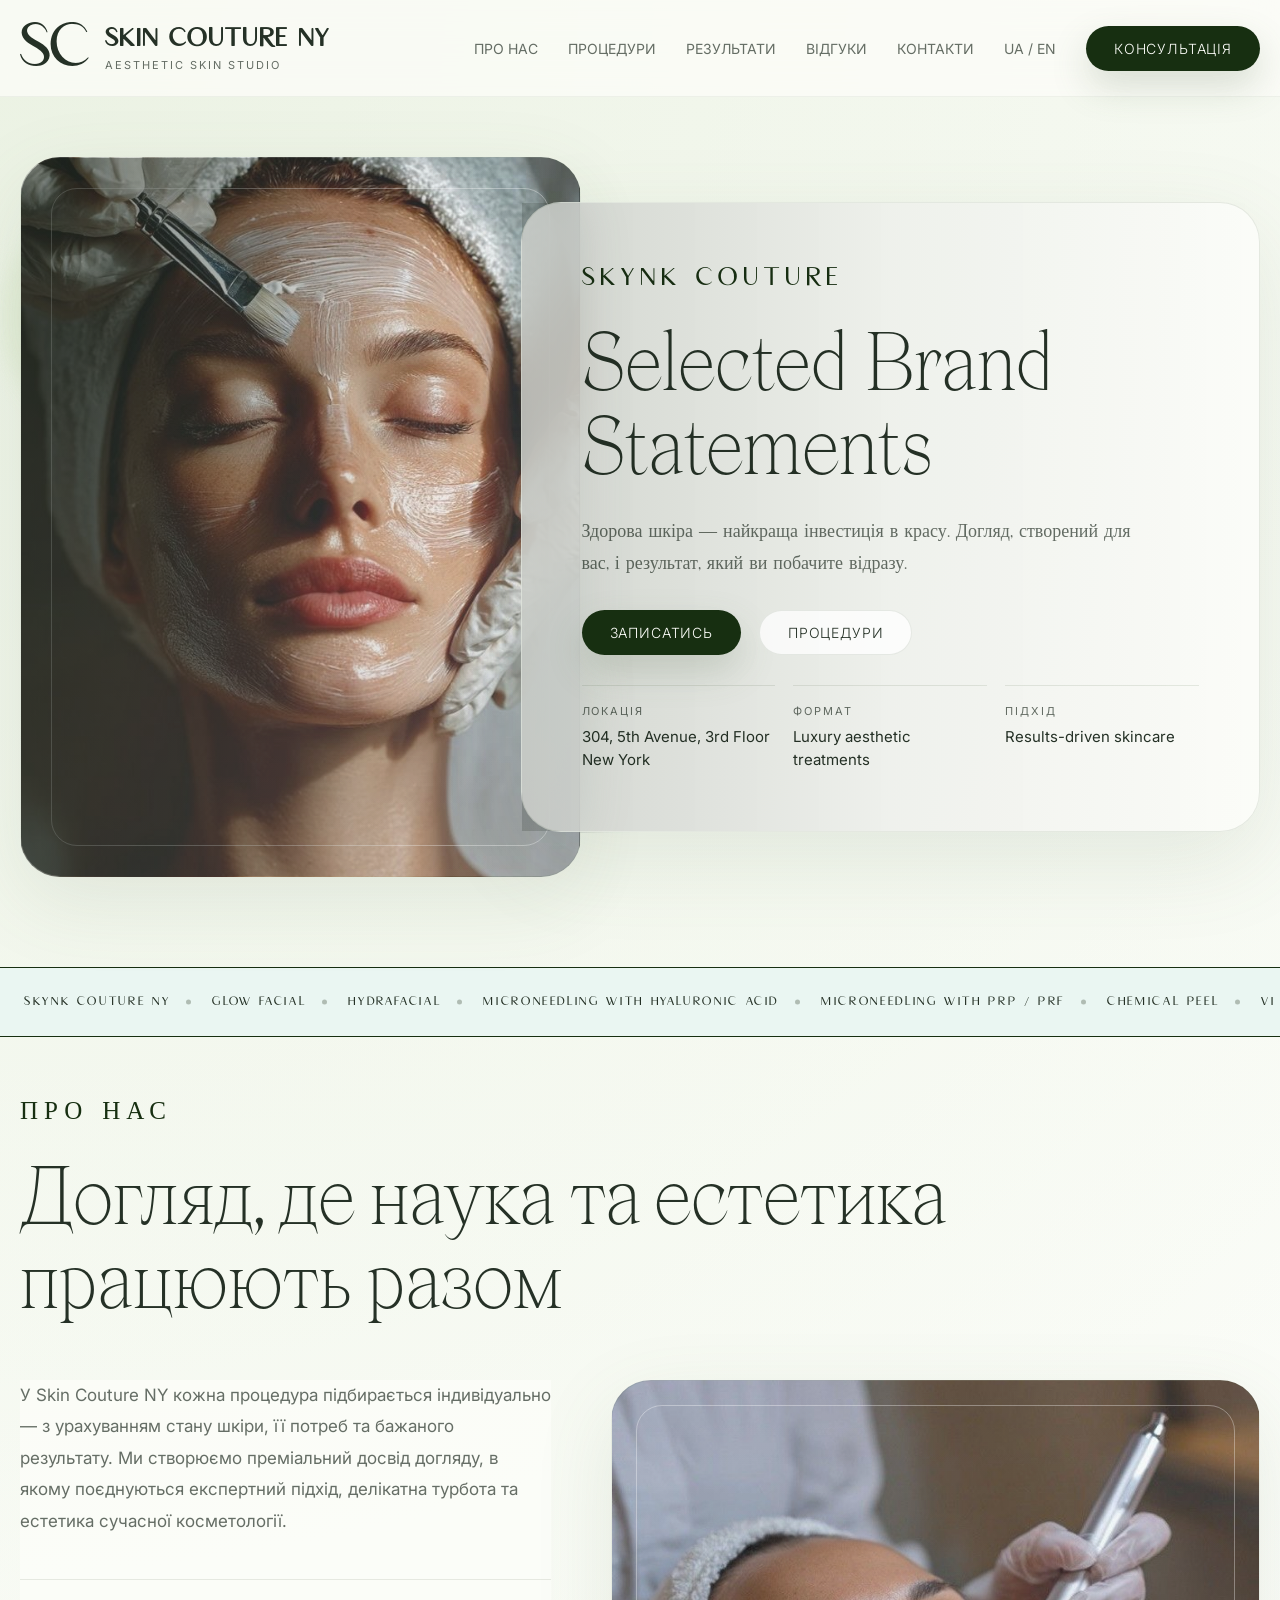
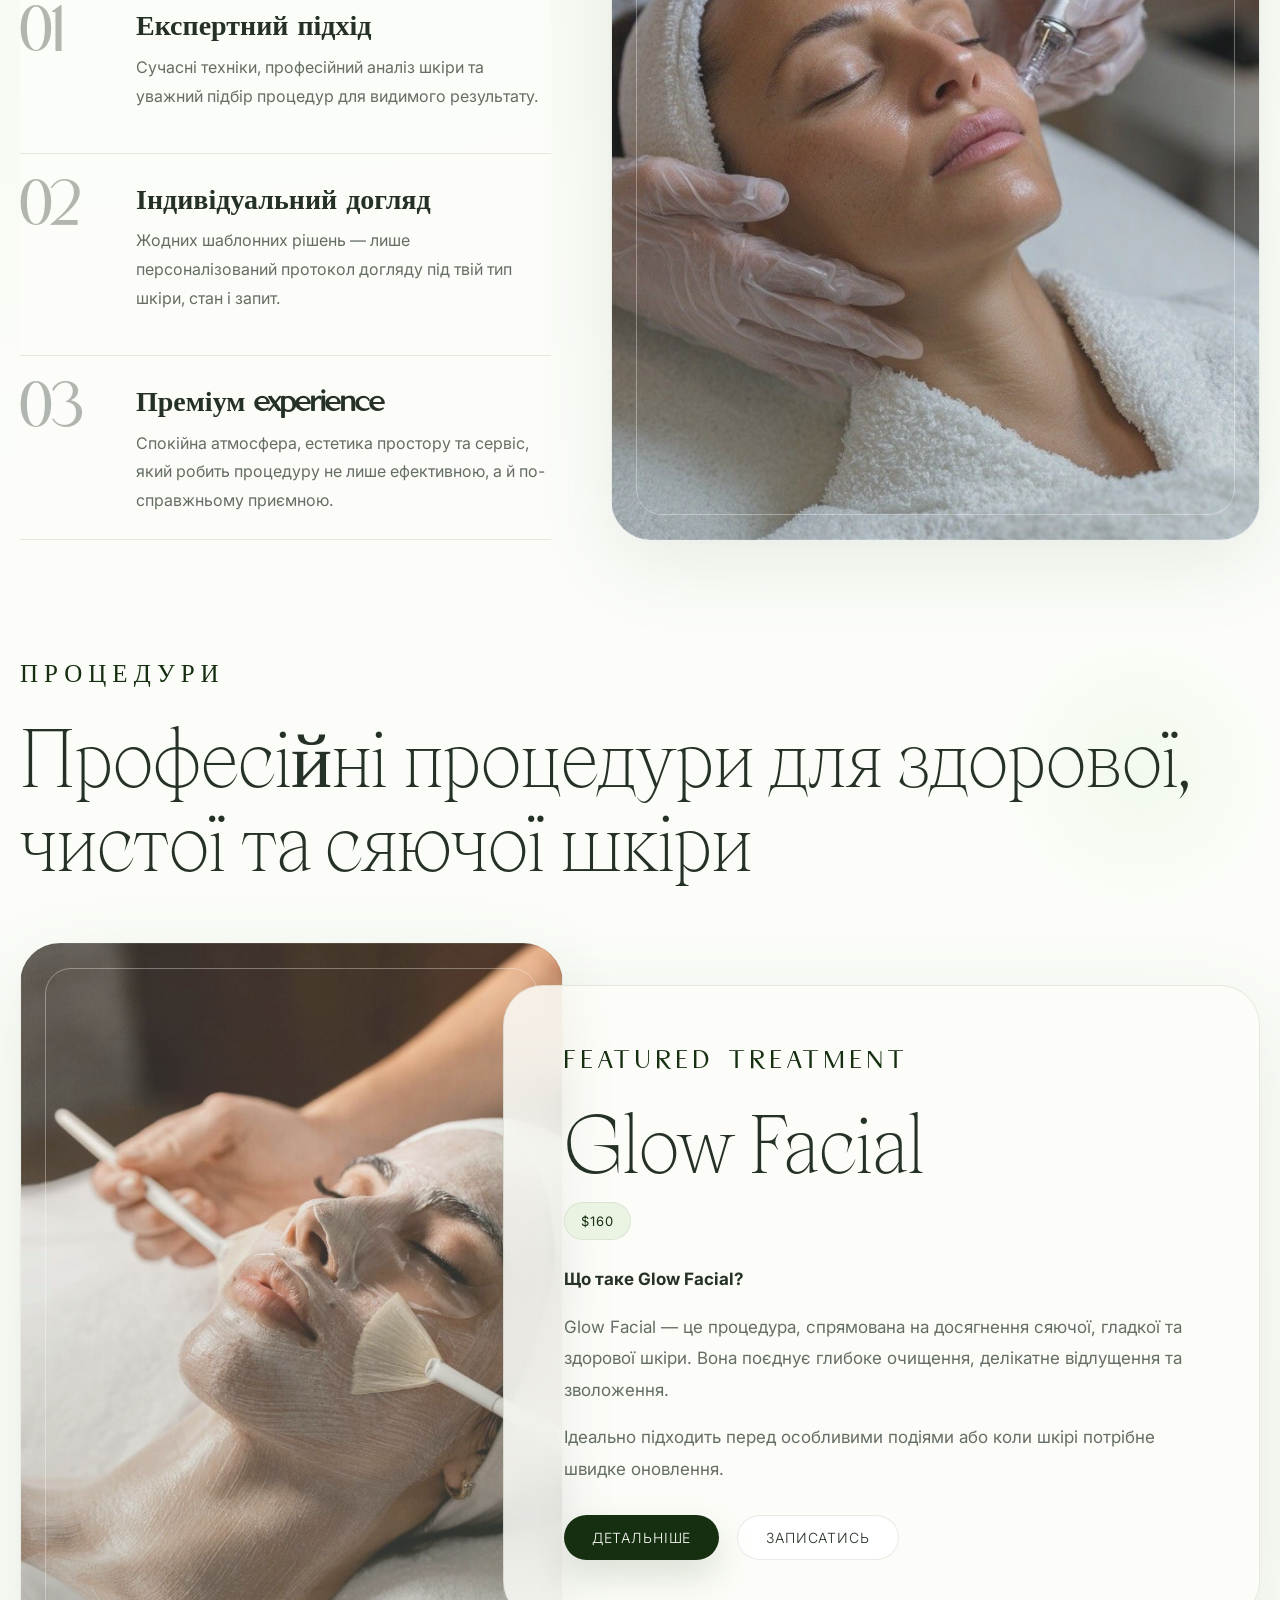
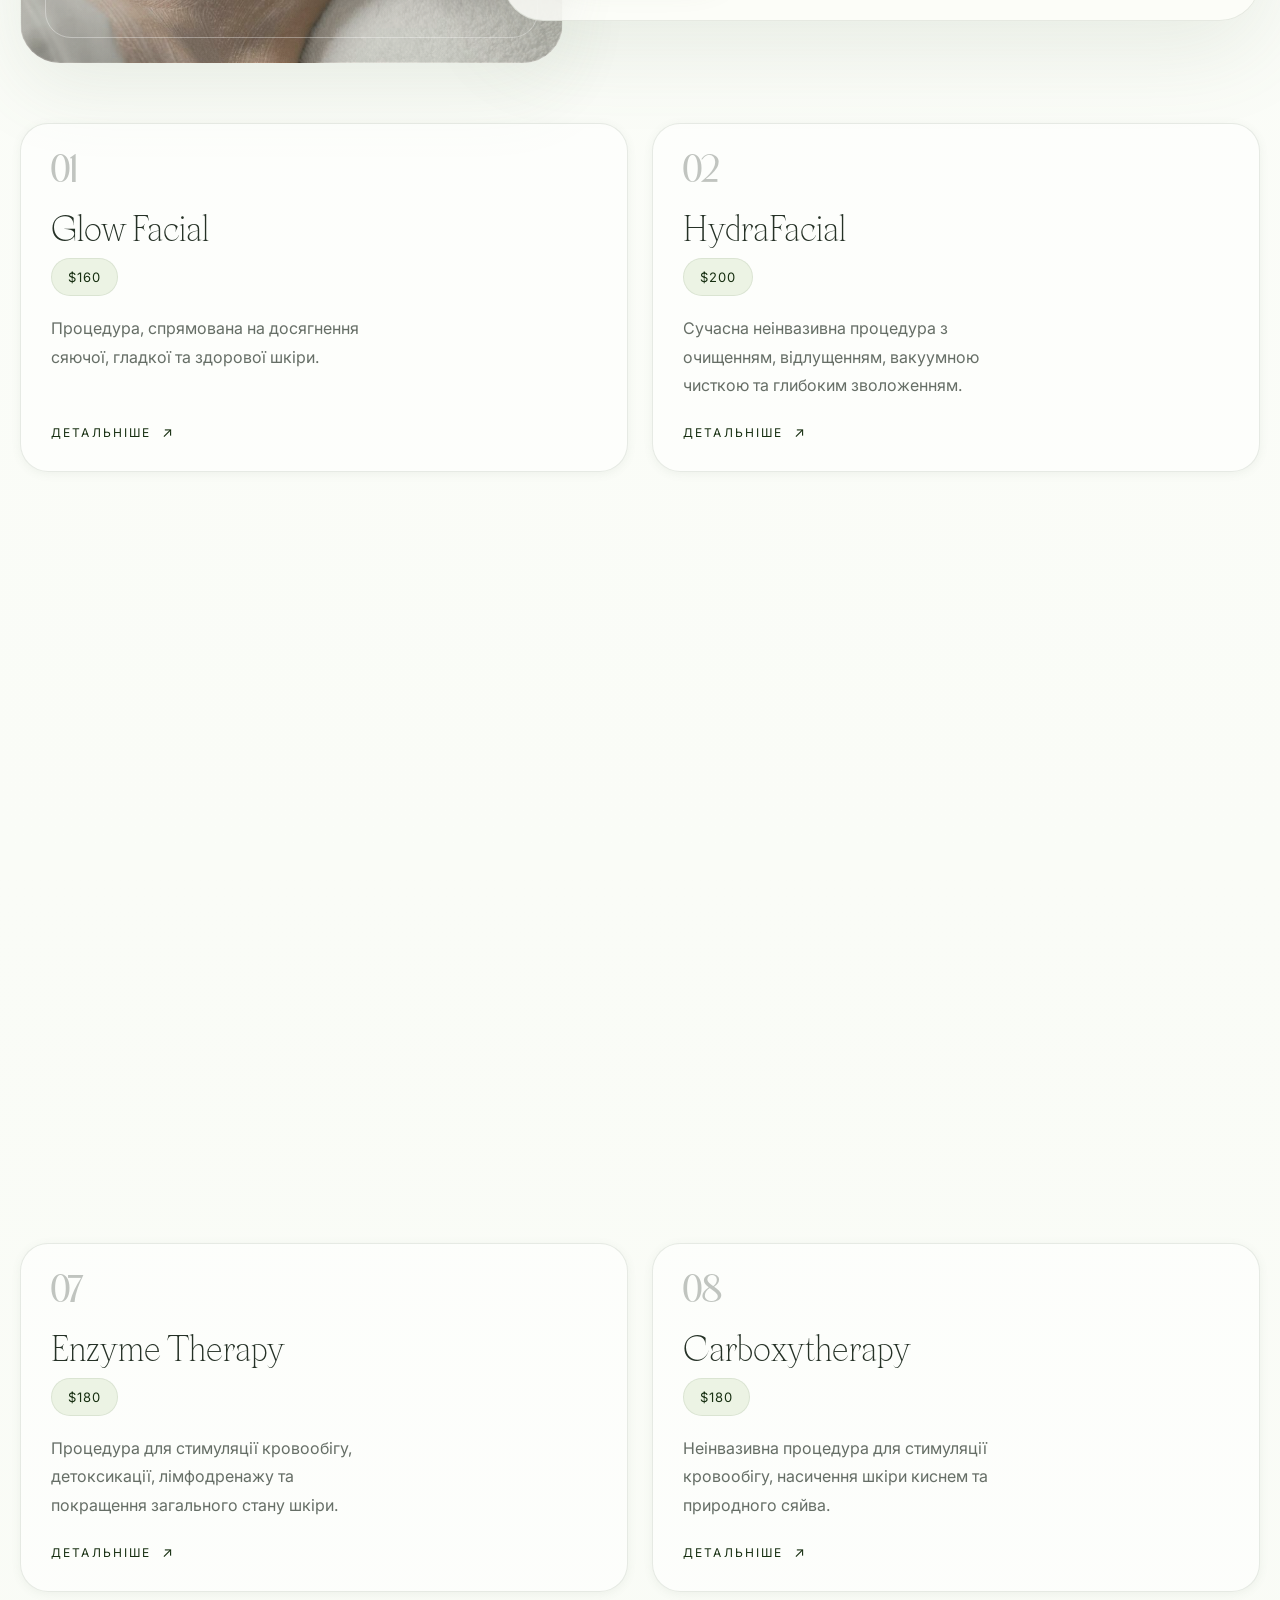
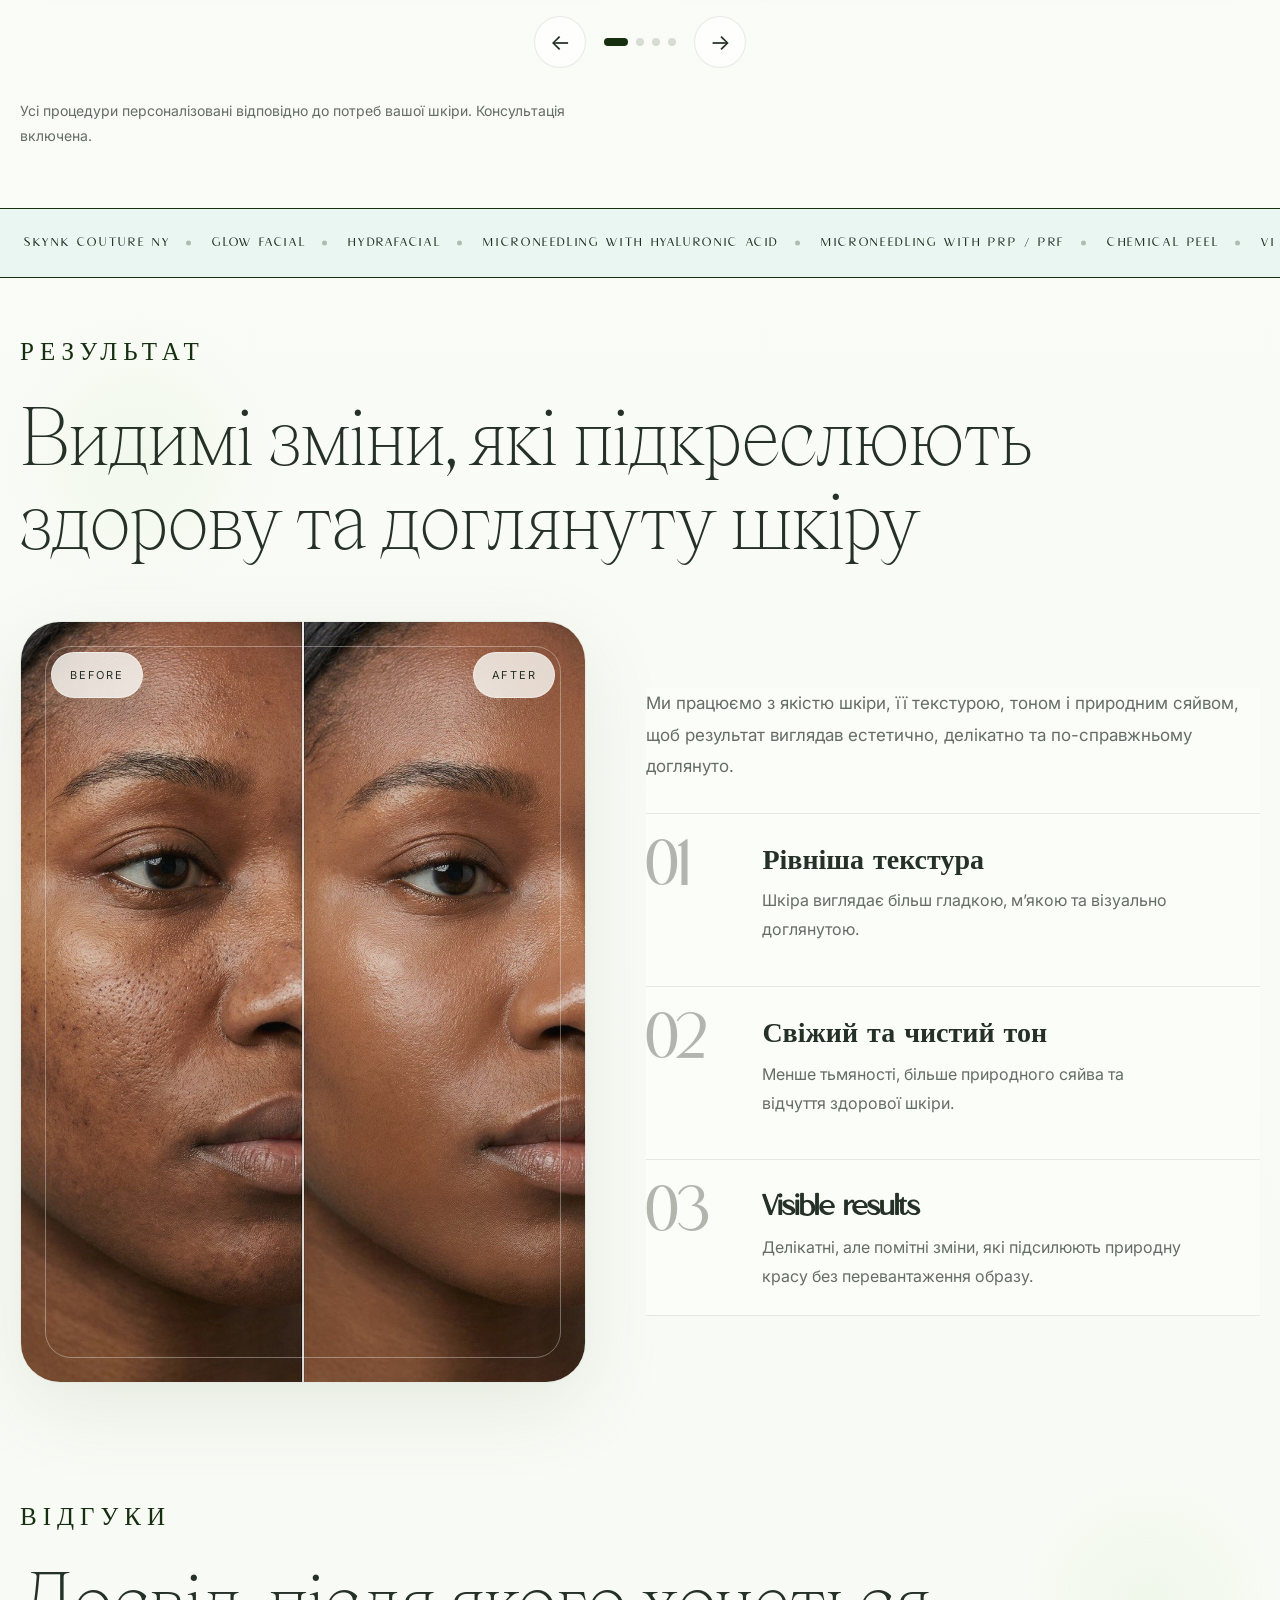
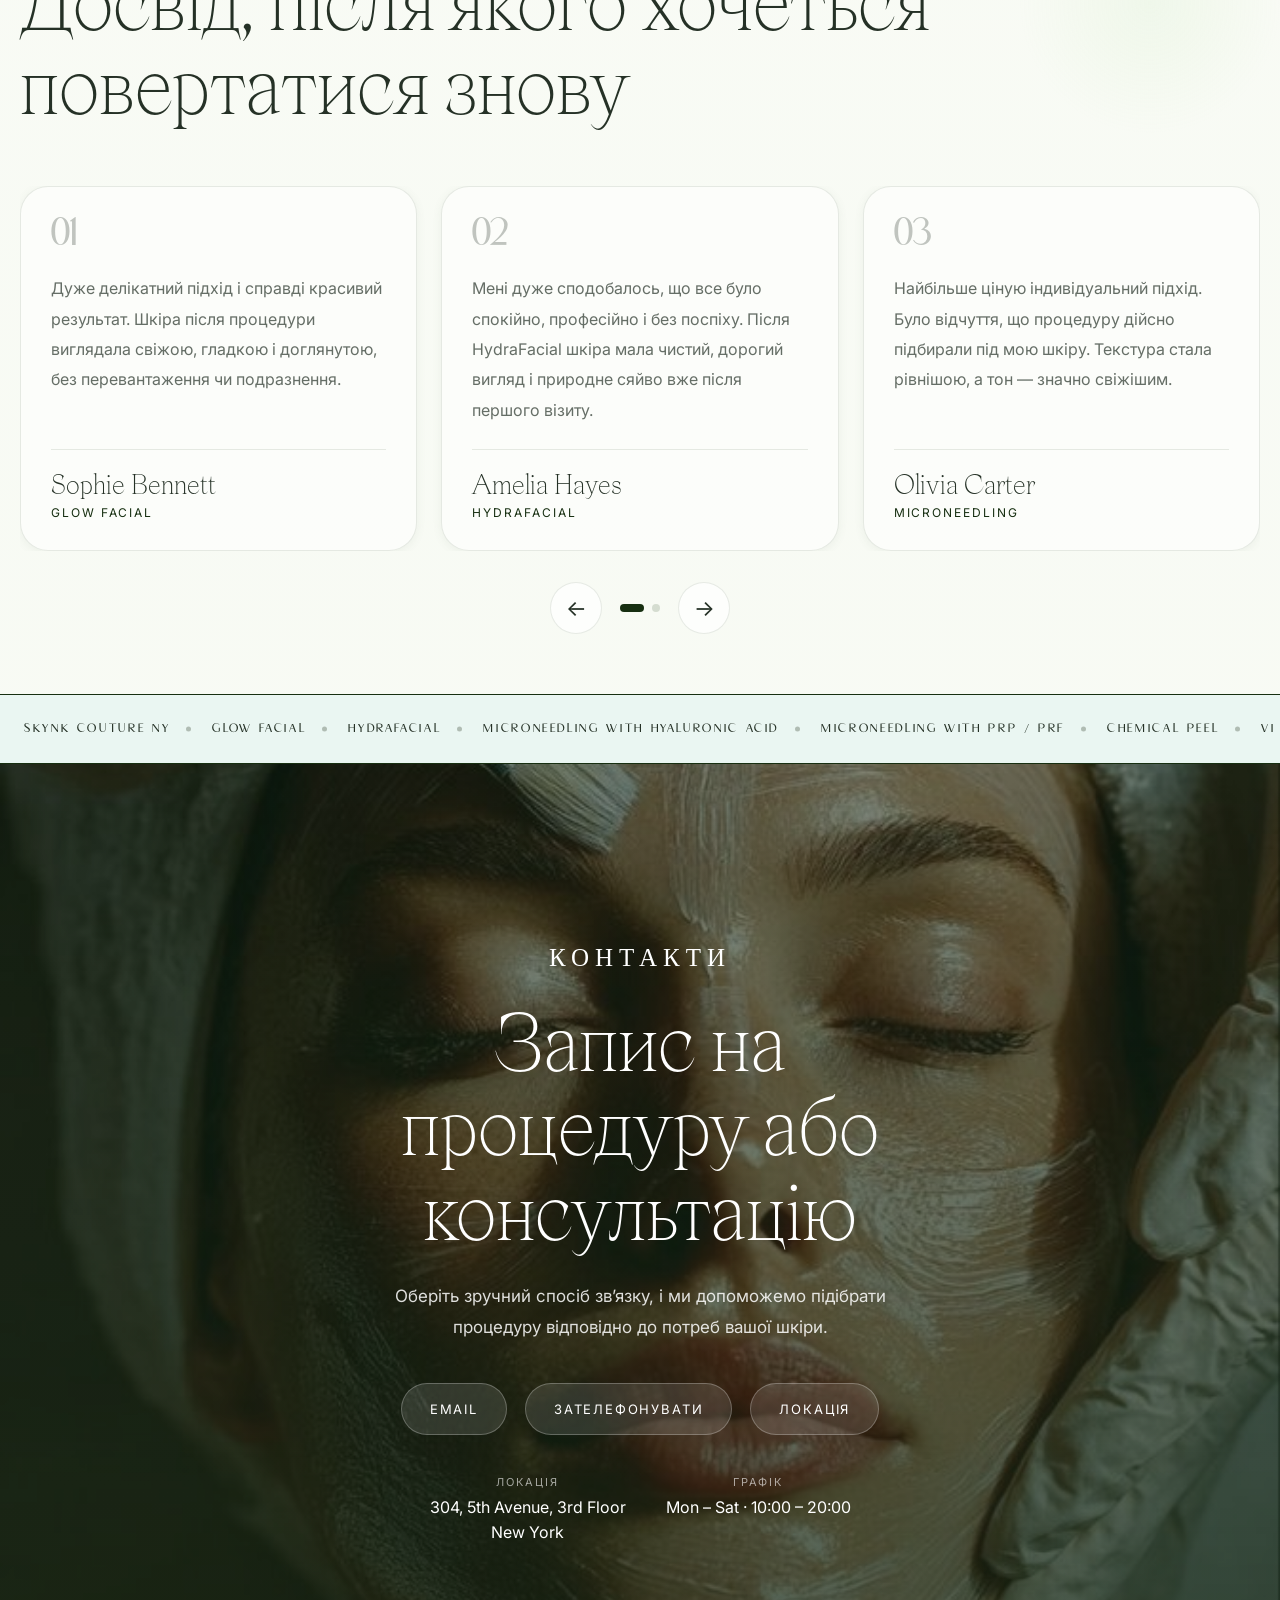
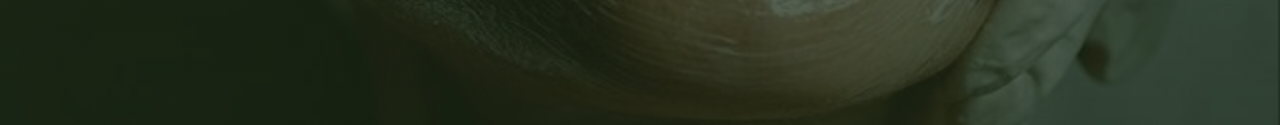
==== ua.html @ 5082c3a8 "Add files via upload" ====
<!doctype html>
<html lang="uk">
  <head>
    <meta charset="UTF-8" />
    <meta name="viewport" content="width=device-width, initial-scale=1.0" />
    <title>Skin Couture NY — Luxury Aesthetic Treatments</title>
    <meta
      name="description"
      content="Преміальний догляд за шкірою в Skin Couture NY. Сучасна косметологія, естетика та видимі результати."
    />
    <link
      href="https://fonts.googleapis.com/css2?family=Inter:wght@300;400;500;600;700&family=Playfair+Display:wght@400;500;600&display=swap"
      rel="stylesheet"
    />
    <link rel="stylesheet" href="style.css" />
  </head>
  <body>
    <header class="site-header">
      <div class="container header-inner">
        <a href="#hero" class="logo" aria-label="Skin Couture NY">
          <span class="logo-mark"> SC </span>
          <span class="logo-text-wrap">
            <span class="logo-title">Skin Couture NY</span>
            <span class="logo-subtitle">Aesthetic skin studio</span>
          </span>
        </a>

        <button
          class="nav-toggle"
          type="button"
          aria-label="Відкрити меню"
          aria-expanded="false"
          aria-controls="site-nav"
        >
          <span></span>
          <span></span>
          <span></span>
        </button>

        <nav class="site-nav" id="site-nav" aria-label="Основна навігація">
          <ul class="nav-list">
            <li><a href="#about">Про нас</a></li>
            <li><a href="#procedures">Процедури</a></li>
            <li><a href="#results">Результати</a></li>
            <li><a href="#reviews">Відгуки</a></li>
            <li><a href="#contacts">Контакти</a></li>
          </ul>

          <div class="nav-actions">
            <a href="index.html" class="lang-switch" aria-label="Змінити мову"
              >UA / EN</a
            >
            <a href="#contacts" class="btn btn-primary">Консультація</a>
          </div>
        </nav>
      </div>
    </header>

    <main>
      <section class="hero section" id="hero">
        <div class="container hero-shell">
          <div class="hero-stage">
            <div class="hero-media" aria-hidden="true">
              <div class="hero-media-glow hero-media-glow-one"></div>
              <div class="hero-media-glow hero-media-glow-two"></div>
              <div class="hero-photo-frame">
                <div class="hero-photo-overlay"></div>
              </div>
            </div>

            <div class="hero-panel">
              <p class="eyebrow">Skynk Couture</p>
              <h1 class="section-title hero-title">
                Selected Brand Statements
              </h1>
              <p class="hero-text">
                Здорова шкіра — найкраща інвестиція в красу. Догляд, створений
                для вас, і результат, який ви побачите відразу.
              </p>

              <div class="hero-actions">
                <a href="#contacts" class="btn btn-primary">Записатись</a>
                <a href="#procedures" class="btn btn-secondary">Процедури</a>
              </div>

              <div class="hero-meta">
                <div class="hero-meta-item">
                  <span class="hero-meta-label">Локація</span>
                  <span class="hero-meta-value">
                    304, 5th Avenue, 3rd Floor<br />
                    New York</span
                  >
                </div>
                <div class="hero-meta-item">
                  <span class="hero-meta-label">Формат</span>
                  <span class="hero-meta-value"
                    >Luxury aesthetic treatments</span
                  >
                </div>
                <div class="hero-meta-item">
                  <span class="hero-meta-label">Підхід</span>
                  <span class="hero-meta-value">Results-driven skincare</span>
                </div>
              </div>
            </div>
          </div>
        </div>
      </section>

      <section class="ticker">
        <div class="ticker__track">
          <span>Skynk Couture NY</span>
          <span>Glow Facial</span>
          <span>HydraFacial</span>
          <span>Microneedling with Hyaluronic Acid</span>
          <span>Microneedling with PRP / PRF</span>
          <span>Chemical Peel</span>
          <span>VI Peel</span>
          <span>Enzyme Therapy</span>
          <span>Carboxytherapy</span>
        </div>
      </section>

      <section class="about section" id="about">
        <div class="container">
          <div class="title">
            <p class="eyebrow">Про нас</p>
            <h2 class="section-title about-title">
              Догляд, де наука та естетика працюють разом
            </h2>
          </div>

          <div class="about-grid">
            <div class="about-content">
              <p class="about-description">
                У Skin Couture NY кожна процедура підбирається індивідуально — з
                урахуванням стану шкіри, її потреб та бажаного результату. Ми
                створюємо преміальний досвід догляду, в якому поєднуються
                експертний підхід, делікатна турбота та естетика сучасної
                косметології.
              </p>

              <div class="about-points">
                <article class="about-point">
                  <span class="about-point__number">01</span>
                  <div class="about-point__body">
                    <h3 class="about-point__title">Експертний підхід</h3>
                    <p class="about-point__text">
                      Сучасні техніки, професійний аналіз шкіри та уважний
                      підбір процедур для видимого результату.
                    </p>
                  </div>
                </article>

                <article class="about-point">
                  <span class="about-point__number">02</span>
                  <div class="about-point__body">
                    <h3 class="about-point__title">Індивідуальний догляд</h3>
                    <p class="about-point__text">
                      Жодних шаблонних рішень — лише персоналізований протокол
                      догляду під твій тип шкіри, стан і запит.
                    </p>
                  </div>
                </article>

                <article class="about-point">
                  <span class="about-point__number">03</span>
                  <div class="about-point__body">
                    <h3 class="about-point__title">Преміум experience</h3>
                    <p class="about-point__text">
                      Спокійна атмосфера, естетика простору та сервіс, який
                      робить процедуру не лише ефективною, а й по-справжньому
                      приємною.
                    </p>
                  </div>
                </article>
              </div>
            </div>

            <div class="about-media">
              <div class="about-media__frame">
                <div class="about-media__overlay"></div>
              </div>
            </div>
          </div>
        </div>
      </section>

      <section class="procedures section" id="procedures">
        <div class="container">
          <div class="title procedures-title-wrap">
            <p class="eyebrow">Процедури</p>
            <h2 class="section-title procedures-title">
              Професійні процедури для здорової, чистої та сяючої шкіри
            </h2>
          </div>

          <div class="procedure-feature">
            <div class="procedure-feature__media">
              <div class="procedure-feature__frame">
                <div class="procedure-feature__overlay"></div>
              </div>
            </div>

            <div class="procedure-feature__panel">
              <p class="eyebrow">Featured treatment</p>
              <div class="procedure-feature__head">
                <h3 class="section-title procedure-feature__title">
                  Glow Facial
                </h3>
                <span class="procedure-feature__price">$160</span>
              </div>

              <div class="procedure-feature__content">
                <p><strong>Що таке Glow Facial?</strong></p>
                <p>
                  Glow Facial — це процедура, спрямована на досягнення сяючої,
                  гладкої та здорової шкіри. Вона поєднує глибоке очищення,
                  делікатне відлущення та зволоження.
                </p>
                <p>
                  Ідеально підходить перед особливими подіями або коли шкірі
                  потрібне швидке оновлення.
                </p>
              </div>

              <div class="procedure-feature__actions">
                <button
                  class="btn btn-primary"
                  type="button"
                  data-modal="modal-glow"
                >
                  Детальніше
                </button>
                <a href="#contacts" class="btn btn-secondary">Записатись</a>
              </div>
            </div>
          </div>

          <div class="procedures-slider">
            <div class="procedures-grid">
              <article class="procedure-card">
                <span class="procedure-card__number">01</span>
                <div class="procedure-card__top">
                  <h3 class="procedure-card__title">Glow Facial</h3>
                  <span class="procedure-card__price">$160</span>
                </div>
                <p class="procedure-card__text">
                  Процедура, спрямована на досягнення сяючої, гладкої та
                  здорової шкіри.
                </p>
                <button
                  class="procedure-card__link"
                  type="button"
                  data-modal="modal-glow"
                >
                  Детальніше
                </button>
              </article>

              <article class="procedure-card">
                <span class="procedure-card__number">02</span>
                <div class="procedure-card__top">
                  <h3 class="procedure-card__title">HydraFacial</h3>
                  <span class="procedure-card__price">$200</span>
                </div>
                <p class="procedure-card__text">
                  Сучасна неінвазивна процедура з очищенням, відлущенням,
                  вакуумною чисткою та глибоким зволоженням.
                </p>
                <button
                  class="procedure-card__link"
                  type="button"
                  data-modal="modal-hydra"
                >
                  Детальніше
                </button>
              </article>

              <article class="procedure-card">
                <span class="procedure-card__number">03</span>
                <div class="procedure-card__top">
                  <h3 class="procedure-card__title">
                    Microneedling with Hyaluronic Acid
                  </h3>
                  <span class="procedure-card__price">$150</span>
                </div>
                <p class="procedure-card__text">
                  Малоінвазивна процедура для покращення текстури, пружності та
                  загального вигляду шкіри.
                </p>
                <button
                  class="procedure-card__link"
                  type="button"
                  data-modal="modal-micro"
                >
                  Детальніше
                </button>
              </article>

              <article class="procedure-card">
                <span class="procedure-card__number">04</span>
                <div class="procedure-card__top">
                  <h3 class="procedure-card__title">
                    Microneedling with PRP / PRF
                  </h3>
                  <span class="procedure-card__price">$250</span>
                </div>
                <p class="procedure-card__text">
                  Комбінована процедура для природного омолодження, покращення
                  тону, текстури та регенерації шкіри.
                </p>
                <button
                  class="procedure-card__link"
                  type="button"
                  data-modal="modal-prp"
                >
                  Детальніше
                </button>
              </article>

              <article class="procedure-card">
                <span class="procedure-card__number">05</span>
                <div class="procedure-card__top">
                  <h3 class="procedure-card__title">Chemical Peel</h3>
                  <span class="procedure-card__price">$150 – $220</span>
                </div>
                <p class="procedure-card__text">
                  Професійна процедура для оновлення шкіри, покращення текстури,
                  тону та боротьби з пігментацією.
                </p>
                <button
                  class="procedure-card__link"
                  type="button"
                  data-modal="modal-peel"
                >
                  Детальніше
                </button>
              </article>

              <article class="procedure-card">
                <span class="procedure-card__number">06</span>
                <div class="procedure-card__top">
                  <h3 class="procedure-card__title">VI Peel</h3>
                  <span class="procedure-card__price">$300 – $350</span>
                </div>
                <p class="procedure-card__text">
                  Медичний хімічний пілінг для роботи з акне, пігментацією,
                  зморшками та нерівним тоном шкіри.
                </p>
                <button
                  class="procedure-card__link"
                  type="button"
                  data-modal="modal-vipeel"
                >
                  Детальніше
                </button>
              </article>

              <article class="procedure-card">
                <span class="procedure-card__number">07</span>
                <div class="procedure-card__top">
                  <h3 class="procedure-card__title">Enzyme Therapy</h3>
                  <span class="procedure-card__price">$180</span>
                </div>
                <p class="procedure-card__text">
                  Процедура для стимуляції кровообігу, детоксикації,
                  лімфодренажу та покращення загального стану шкіри.
                </p>
                <button
                  class="procedure-card__link"
                  type="button"
                  data-modal="modal-enzyme"
                >
                  Детальніше
                </button>
              </article>

              <article class="procedure-card">
                <span class="procedure-card__number">08</span>
                <div class="procedure-card__top">
                  <h3 class="procedure-card__title">Carboxytherapy</h3>
                  <span class="procedure-card__price">$180</span>
                </div>
                <p class="procedure-card__text">
                  Неінвазивна процедура для стимуляції кровообігу, насичення
                  шкіри киснем та природного сяйва.
                </p>
                <button
                  class="procedure-card__link"
                  type="button"
                  data-modal="modal-carboxy"
                >
                  Детальніше
                </button>
              </article>
            </div>
          </div>

          <div class="procedures-controls">
            <button
              class="procedures-arrow procedures-arrow--prev"
              type="button"
              aria-label="Попередній слайд"
            >
              ←
            </button>

            <div class="procedures-dots" aria-hidden="true"></div>

            <button
              class="procedures-arrow procedures-arrow--next"
              type="button"
              aria-label="Наступний слайд"
            >
              →
            </button>
          </div>

          <p class="procedures-note">
            Усі процедури персоналізовані відповідно до потреб вашої шкіри.
            Консультація включена.
          </p>
        </div>
      </section>

      <section class="ticker">
        <div class="ticker__track">
          <span>Skynk Couture NY</span>
          <span>Glow Facial</span>
          <span>HydraFacial</span>
          <span>Microneedling with Hyaluronic Acid</span>
          <span>Microneedling with PRP / PRF</span>
          <span>Chemical Peel</span>
          <span>VI Peel</span>
          <span>Enzyme Therapy</span>
          <span>Carboxytherapy</span>
        </div>
      </section>
      <section class="results section" id="results">
        <div class="container">
          <div class="title results-title-wrap">
            <p class="eyebrow">Результат</p>
            <h2 class="section-title results-title">
              Видимі зміни, які підкреслюють здорову та доглянуту шкіру
            </h2>
          </div>

          <div class="results-grid">
            <div class="results-media">
              <div class="results-media__frame">
                <img
                  src="img/results.jpg"
                  alt="Результат догляду до та після процедури"
                  class="results-media__image"
                />
                <div class="results-media__overlay"></div>
                <div class="results-badge results-badge--left">Before</div>
                <div class="results-badge results-badge--right">After</div>
              </div>
            </div>

            <div class="results-content">
              <p class="results-description">
                Ми працюємо з якістю шкіри, її текстурою, тоном і природним
                сяйвом, щоб результат виглядав естетично, делікатно та
                по-справжньому доглянуто.
              </p>

              <div class="results-points">
                <article class="results-point">
                  <span class="results-point__number">01</span>
                  <div class="results-point__body">
                    <h3 class="results-point__title">Рівніша текстура</h3>
                    <p class="results-point__text">
                      Шкіра виглядає більш гладкою, м’якою та візуально
                      доглянутою.
                    </p>
                  </div>
                </article>

                <article class="results-point">
                  <span class="results-point__number">02</span>
                  <div class="results-point__body">
                    <h3 class="results-point__title">Свіжий та чистий тон</h3>
                    <p class="results-point__text">
                      Менше тьмяності, більше природного сяйва та відчуття
                      здорової шкіри.
                    </p>
                  </div>
                </article>

                <article class="results-point">
                  <span class="results-point__number">03</span>
                  <div class="results-point__body">
                    <h3 class="results-point__title">Visible results</h3>
                    <p class="results-point__text">
                      Делікатні, але помітні зміни, які підсилюють природну
                      красу без перевантаження образу.
                    </p>
                  </div>
                </article>
              </div>
            </div>
          </div>
        </div>
      </section>
      <section class="reviews section" id="reviews">
        <div class="container">
          <div class="title reviews-title-wrap">
            <p class="eyebrow">Відгуки</p>
            <h2 class="section-title reviews-title">
              Досвід, після якого хочеться повертатися знову
            </h2>
          </div>

          <div class="reviews-slider">
            <div class="reviews-track">
              <article class="review-card">
                <span class="review-card__number">01</span>
                <p class="review-card__text">
                  Дуже делікатний підхід і справді красивий результат. Шкіра
                  після процедури виглядала свіжою, гладкою і доглянутою, без
                  перевантаження чи подразнення.
                </p>
                <div class="review-card__footer">
                  <span class="review-card__name">Sophie Bennett</span>
                  <span class="review-card__meta">Glow Facial</span>
                </div>
              </article>

              <article class="review-card">
                <span class="review-card__number">02</span>
                <p class="review-card__text">
                  Мені дуже сподобалось, що все було спокійно, професійно і без
                  поспіху. Після HydraFacial шкіра мала чистий, дорогий вигляд і
                  природне сяйво вже після першого візиту.
                </p>
                <div class="review-card__footer">
                  <span class="review-card__name">Amelia Hayes</span>
                  <span class="review-card__meta">HydraFacial</span>
                </div>
              </article>

              <article class="review-card">
                <span class="review-card__number">03</span>
                <p class="review-card__text">
                  Найбільше ціную індивідуальний підхід. Було відчуття, що
                  процедуру дійсно підбирали під мою шкіру. Текстура стала
                  рівнішою, а тон — значно свіжішим.
                </p>
                <div class="review-card__footer">
                  <span class="review-card__name">Olivia Carter</span>
                  <span class="review-card__meta">Microneedling</span>
                </div>
              </article>

              <article class="review-card">
                <span class="review-card__number">04</span>
                <p class="review-card__text">
                  Дуже красивий простір, сервіс і результат. Після курсу
                  процедур шкіра стала помітно більш гладкою, пружною і
                  візуально здоровішою. Все виглядає дуже природно.
                </p>
                <div class="review-card__footer">
                  <span class="review-card__name">Chloe Morgan</span>
                  <span class="review-card__meta">PRP / PRF</span>
                </div>
              </article>

              <article class="review-card">
                <span class="review-card__number">05</span>
                <p class="review-card__text">
                  Після Enzyme Therapy шкіра виглядала дуже свіжою і відпочилою.
                  Сподобалось, що результат м’який, естетичний і без відчуття
                  агресивного втручання.
                </p>
                <div class="review-card__footer">
                  <span class="review-card__name">Emma Sinclair</span>
                  <span class="review-card__meta">Enzyme Therapy</span>
                </div>
              </article>
            </div>
          </div>

          <div class="reviews-controls">
            <button
              class="reviews-arrow reviews-arrow--prev"
              type="button"
              aria-label="Попередній відгук"
            >
              ←
            </button>
            <div class="reviews-dots" aria-hidden="true"></div>
            <button
              class="reviews-arrow reviews-arrow--next"
              type="button"
              aria-label="Наступний відгук"
            >
              →
            </button>
          </div>
        </div>
      </section>
      <section class="ticker">
        <div class="ticker__track">
          <span>Skynk Couture NY</span>
          <span>Glow Facial</span>
          <span>HydraFacial</span>
          <span>Microneedling with Hyaluronic Acid</span>
          <span>Microneedling with PRP / PRF</span>
          <span>Chemical Peel</span>
          <span>VI Peel</span>
          <span>Enzyme Therapy</span>
          <span>Carboxytherapy</span>
        </div>
      </section>
      <section class="contacts section" id="contacts">
        <div class="contacts-bg"></div>

        <div class="container">
          <div class="contacts-shell">
            <div class="title contacts-title-wrap">
              <p class="eyebrow">Контакти</p>
              <h2 class="section-title contacts-title">
                Запис на процедуру або консультацію
              </h2>
            </div>

            <p class="contacts-description">
              Оберіть зручний спосіб зв’язку, і ми допоможемо підібрати
              процедуру відповідно до потреб вашої шкіри.
            </p>

            <div class="contacts-actions">
              <a href="mailto:Skincuture.NY@gmail.com" class="contact-btn">
                <span>Email</span>
              </a>

              <a href="tel:+12018323011" class="contact-btn">
                <span>Зателефонувати</span>
              </a>

              <a
                href="https://maps.google.com/?q=304+5th+Avenue+New+York"
                target="_blank"
                class="contact-btn"
              >
                <span>Локація</span>
              </a>
            </div>

            <div class="contacts-info">
              <div class="contacts-item">
                <span class="contacts-label">Локація</span>
                <span class="contacts-value">
                  304, 5th Avenue, 3rd Floor<br />
                  New York</span
                >
              </div>

              <div class="contacts-item">
                <span class="contacts-label">Графік</span>
                <span class="contacts-value">Mon – Sat · 10:00 – 20:00</span>
              </div>
            </div>
          </div>
        </div>
      </section>
    </main>

    <div class="modal-backdrop" id="modal-backdrop"></div>

    <div class="procedure-modal" id="modal-glow" aria-hidden="true">
      <div class="procedure-modal__dialog">
        <button
          class="procedure-modal__close"
          type="button"
          aria-label="Закрити"
        >
          ×
        </button>
        <p class="eyebrow">Glow Facial</p>
        <h3 class="section-title procedure-modal__title">Glow Facial</h3>
        <div class="procedure-modal__content">
          <p>
            Glow Facial — це процедура, спрямована на досягнення сяючої, гладкої
            та здорової шкіри. Вона поєднує глибоке очищення, делікатне
            відлущення та зволоження.
          </p>
          <p>
            Ідеально підходить перед подіями або коли шкірі потрібне швидке
            оновлення.
          </p>

          <p><strong>Що входить у процедуру?</strong></p>
          <ul>
            <li>Діагностика шкіри</li>
            <li>Глибоке очищення</li>
            <li>Відлущення</li>
            <li>Чистка пор</li>
            <li>Маска</li>
            <li>Сироватка та крем</li>
            <li>SPF захист</li>
          </ul>

          <p><strong>Переваги Glow Facial</strong></p>
          <ul>
            <li>Миттєве сяйво шкіри</li>
            <li>Очищення пор</li>
            <li>Покращення текстури</li>
            <li>Зволоження</li>
            <li>Здоровий вигляд</li>
            <li>Релакс ефект</li>
          </ul>

          <p><strong>Кому підходить?</strong></p>
          <p>
            Для всіх типів шкіри, особливо тьмяної, зневодненої та перед
            подіями.
          </p>

          <p><strong>Результат</strong></p>
          <p>
            Після першої процедури шкіра виглядає свіжою та сяючою. При
            регулярному догляді результат стає довготривалим.
          </p>
        </div>
      </div>
    </div>

    <div class="procedure-modal" id="modal-hydra" aria-hidden="true">
      <div class="procedure-modal__dialog">
        <button
          class="procedure-modal__close"
          type="button"
          aria-label="Закрити"
        >
          ×
        </button>
        <p class="eyebrow">HydraFacial</p>
        <h3 class="section-title procedure-modal__title">HydraFacial</h3>
        <div class="procedure-modal__content">
          <p>
            HydraFacial — це сучасна неінвазивна процедура, яка поєднує
            очищення, відлущення, вакуумну чистку та глибоке зволоження за
            допомогою спеціальних сироваток.
          </p>
          <p>Процедура дає миттєвий результат без періоду відновлення.</p>

          <p><strong>Що входить у процедуру?</strong></p>
          <ul>
            <li>Діагностика шкіри</li>
            <li>Глибоке очищення та відлущення</li>
            <li>Легкий кислотний пілінг</li>
            <li>Безболісна вакуумна чистка</li>
            <li>Насичення шкіри сироватками</li>
            <li>Крем та SPF захист</li>
          </ul>

          <p><strong>Переваги HydraFacial</strong></p>
          <ul>
            <li>Миттєве сяйво та зволоження</li>
            <li>Глибоке очищення пор</li>
            <li>Покращення тону і текстури шкіри</li>
            <li>Зменшення дрібних зморшок</li>
            <li>Безболісна процедура без реабілітації</li>
            <li>Підходить навіть для чутливої шкіри</li>
          </ul>

          <p><strong>Кому підходить?</strong></p>
          <p>
            Підходить для всіх типів шкіри, особливо зневодненої, проблемної,
            тьмяної або перед важливими подіями.
          </p>

          <p><strong>Результат</strong></p>
          <p>
            Вже після першої процедури шкіра виглядає чистою, гладкою та сяючою.
            При регулярному догляді значно покращується стан шкіри.
          </p>
        </div>
      </div>
    </div>

    <div class="procedure-modal" id="modal-micro" aria-hidden="true">
      <div class="procedure-modal__dialog">
        <button
          class="procedure-modal__close"
          type="button"
          aria-label="Закрити"
        >
          ×
        </button>
        <p class="eyebrow">Microneedling</p>
        <h3 class="section-title procedure-modal__title">Microneedling</h3>
        <div class="procedure-modal__content">
          <p><strong>Що таке мікронідлінг?</strong></p>
          <p>
            Мікронідлінг — це малоінвазивна процедура, яка використовує тонкі
            голки для створення мікропошкоджень шкіри, стимулюючи вироблення
            колагену та еластину.
          </p>
          <p>
            Допомагає покращити текстуру, пружність і загальний вигляд шкіри.
          </p>

          <p><strong>Що входить у процедуру?</strong></p>
          <ul>
            <li>Консультація та аналіз шкіри</li>
            <li>Очищення та підготовка</li>
            <li>Процедура мікронідлінгу професійним апаратом</li>
            <li>Нанесення активних сироваток</li>
            <li>Заспокійливий та зволожуючий догляд</li>
            <li>SPF захист</li>
          </ul>

          <p><strong>Переваги мікронідлінгу</strong></p>
          <ul>
            <li>Стимуляція колагену та еластину</li>
            <li>Покращення текстури і тону шкіри</li>
            <li>Зменшення зморшок</li>
            <li>Зменшення постакне і пор</li>
            <li>Підвищення пружності шкіри</li>
            <li>Омолодження шкіри</li>
          </ul>

          <p><strong>Кому підходить?</strong></p>
          <p>
            Підходить при постакне, нерівній текстурі, зморшках, розширених
            порах та тьмяній шкірі.
          </p>

          <p><strong>Результат</strong></p>
          <p>
            Шкіра стає більш гладкою, пружною та сяючою. Найкращий ефект
            досягається курсом процедур.
          </p>
        </div>
      </div>
    </div>
    <div class="procedure-modal" id="modal-prp" aria-hidden="true">
      <div class="procedure-modal__dialog">
        <button
          class="procedure-modal__close"
          type="button"
          aria-label="Закрити"
        >
          ×
        </button>
        <p class="eyebrow">PRP / PRF</p>
        <h3 class="section-title procedure-modal__title">
          Microneedling with PRP / PRF
        </h3>
        <div class="procedure-modal__content">
          <p><strong>Що таке PRP?</strong></p>
          <p>
            PRP (плазма, збагачена тромбоцитами) — це процедура, яка
            використовує власну плазму крові з високою концентрацією факторів
            росту для регенерації шкіри.
          </p>
          <p>Стимулює вироблення колагену та покращує стан шкіри.</p>

          <p><strong>Що таке PRF?</strong></p>
          <p>
            PRF (плазма з фібрином) — це вдосконалена версія PRP з більш високою
            концентрацією активних компонентів та повільним вивільненням
            факторів росту.
          </p>
          <p>Забезпечує більш тривалий ефект та покращує якість шкіри.</p>

          <p><strong>Що таке мікронідлінг з PRP/PRF?</strong></p>
          <p>
            Це комбінована процедура, яка поєднує мікронідлінг із PRP або PRF
            для максимального омолодження шкіри.
          </p>

          <p><strong>Що входить у процедуру?</strong></p>
          <ul>
            <li>Консультація та аналіз шкіри</li>
            <li>Забір крові та підготовка PRP/PRF</li>
            <li>Очищення та підготовка шкіри</li>
            <li>Мікронідлінг</li>
            <li>Нанесення PRP/PRF</li>
            <li>Заспокійливий догляд</li>
            <li>SPF захист</li>
          </ul>

          <p><strong>Переваги</strong></p>
          <ul>
            <li>Стимуляція колагену</li>
            <li>Покращення текстури та тону шкіри</li>
            <li>Зменшення зморшок</li>
            <li>Зменшення постакне</li>
            <li>Підвищення пружності</li>
            <li>Природне омолодження</li>
          </ul>

          <p><strong>Кому підходить?</strong></p>
          <p>
            Підходить для вікової шкіри, постакне, нерівної текстури або для
            природного омолодження.
          </p>

          <p><strong>Результат</strong></p>
          <p>
            Шкіра стає більш гладкою, пружною та сяючою. Найкращий ефект
            досягається курсом процедур.
          </p>
        </div>
      </div>
    </div>

    <div class="procedure-modal" id="modal-peel" aria-hidden="true">
      <div class="procedure-modal__dialog">
        <button
          class="procedure-modal__close"
          type="button"
          aria-label="Закрити"
        >
          ×
        </button>
        <p class="eyebrow">Chemical Peel</p>
        <h3 class="section-title procedure-modal__title">Chemical Peel</h3>
        <div class="procedure-modal__content">
          <p><strong>Що таке хімічний пілінг?</strong></p>
          <p>
            Хімічний пілінг — це професійна процедура, яка використовує кислоти
            для відлущення шкіри, видалення мертвих клітин та стимуляції
            оновлення.
          </p>
          <p>Вона покращує текстуру, тон і загальний стан шкіри.</p>

          <p><strong>Переваги хімічного пілінгу</strong></p>
          <ul>
            <li>Покращення текстури шкіри</li>
            <li>Зменшення пігментації</li>
            <li>Боротьба з акне та постакне</li>
            <li>Стимуляція колагену</li>
            <li>Освітлення та оновлення шкіри</li>
          </ul>

          <p><strong>Що входить у процедуру?</strong></p>
          <ul>
            <li>Консультація</li>
            <li>Нанесення пілінгу</li>
            <li>Рекомендації після процедури</li>
            <li>Процес лущення протягом кількох днів</li>
          </ul>

          <p><strong>Кому підходить?</strong></p>
          <p>
            Підходить для проблемної, пігментованої, тьмяної шкіри та при
            вікових змінах.
          </p>

          <p><strong>Результат</strong></p>
          <p>
            Після процедури шкіра поступово оновлюється, стає більш гладкою,
            чистою та сяючою.
          </p>
        </div>
      </div>
    </div>

    <div class="procedure-modal" id="modal-vipeel" aria-hidden="true">
      <div class="procedure-modal__dialog">
        <button
          class="procedure-modal__close"
          type="button"
          aria-label="Закрити"
        >
          ×
        </button>
        <p class="eyebrow">VI Peel</p>
        <h3 class="section-title procedure-modal__title">VI Peel</h3>
        <div class="procedure-modal__content">
          <p><strong>Що таке VI Peel?</strong></p>
          <p>
            VI Peel — це медичний хімічний пілінг, який працює з акне,
            пігментацією, зморшками та нерівним тоном шкіри.
          </p>
          <p>Проникає глибше в шкіру, забезпечуючи виражений результат.</p>

          <p><strong>Що входить у процедуру?</strong></p>
          <ul>
            <li>Консультація</li>
            <li>Нанесення пілінгу</li>
            <li>Рекомендації після процедури</li>
            <li>Процес лущення протягом кількох днів</li>
          </ul>

          <p><strong>Кому підходить?</strong></p>
          <p>
            Підходить для проблемної, пігментованої, тьмяної шкіри та при
            вікових змінах.
          </p>

          <p><strong>Результат</strong></p>
          <p>
            Після процедури шкіра поступово оновлюється, стає більш гладкою,
            чистою та сяючою.
          </p>
        </div>
      </div>
    </div>

    <div class="procedure-modal" id="modal-enzyme" aria-hidden="true">
      <div class="procedure-modal__dialog">
        <button
          class="procedure-modal__close"
          type="button"
          aria-label="Закрити"
        >
          ×
        </button>
        <p class="eyebrow">Enzyme Therapy</p>
        <h3 class="section-title procedure-modal__title">Enzyme Therapy</h3>
        <div class="procedure-modal__content">
          <p><strong>Що таке ферментотерапія?</strong></p>
          <p>
            Ферментотерапія — це професійна процедура, яка використовує
            натуральні ферменти для стимуляції кровообігу, насичення шкіри
            киснем та детоксикації.
          </p>
          <p>Допомагає відновити функції шкіри та покращити її стан.</p>

          <p><strong>Що входить у процедуру?</strong></p>
          <ul>
            <li>Консультація та аналіз шкіри</li>
            <li>Очищення та підготовка</li>
            <li>Нанесення ферментної маски</li>
            <li>Стимуляція кровообігу та лімфодренаж</li>
            <li>Завершальний догляд</li>
            <li>SPF захист</li>
          </ul>

          <p><strong>Переваги ферментотерапії</strong></p>
          <ul>
            <li>Покращення кровообігу</li>
            <li>Насичення шкіри киснем</li>
            <li>Детоксикація та лімфодренаж</li>
            <li>Зменшення набряків</li>
            <li>Покращення тону та текстури</li>
            <li>Загальне оздоровлення шкіри</li>
          </ul>

          <p><strong>Кому підходить?</strong></p>
          <p>
            Підходить для всіх типів шкіри, особливо тьмяної, проблемної та
            втомленої.
          </p>

          <p><strong>Результат</strong></p>
          <p>
            Після процедури шкіра виглядає більш свіжою, підтягнутою та сяючою.
            Регулярні процедури покращують загальний стан шкіри.
          </p>
        </div>
      </div>
    </div>

    <div class="procedure-modal" id="modal-carboxy" aria-hidden="true">
      <div class="procedure-modal__dialog">
        <button
          class="procedure-modal__close"
          type="button"
          aria-label="Закрити"
        >
          ×
        </button>
        <p class="eyebrow">Carboxytherapy</p>
        <h3 class="section-title procedure-modal__title">Carboxytherapy</h3>
        <div class="procedure-modal__content">
          <p><strong>Що таке карбоксітерапія?</strong></p>
          <p>
            Карбоксітерапія — це неінвазивна процедура, яка використовує
            вуглекислий газ (CO₂) для стимуляції кровообігу, насичення шкіри
            киснем та регенерації.
          </p>
          <p>Вона допомагає омолодити шкіру, покращити тон і загальний стан.</p>

          <p><strong>Що входить у процедуру?</strong></p>
          <ul>
            <li>Консультація та аналіз шкіри</li>
            <li>Очищення та підготовка</li>
            <li>Нанесення карбоксі гелю та маски</li>
            <li>Процес стимуляції CO₂</li>
            <li>Завершальний догляд</li>
            <li>SPF захист</li>
          </ul>

          <p><strong>Переваги карбоксітерапії</strong></p>
          <ul>
            <li>Покращення кровообігу</li>
            <li>Освітлення та вирівнювання тону шкіри</li>
            <li>Зменшення темних кіл та тьмяності</li>
            <li>Стимуляція вироблення колагену</li>
            <li>Підвищення пружності шкіри</li>
            <li>Здорове природне сяйво</li>
          </ul>

          <p><strong>Кому підходить?</strong></p>
          <p>
            Підходить для всіх типів шкіри, особливо тьмяної, втомленої,
            нерівної або вікової.
          </p>

          <p><strong>Результат</strong></p>
          <p>
            Після процедури шкіра виглядає більш свіжою, гладкою та сяючою.
            Регулярні процедури покращують загальний стан шкіри.
          </p>
        </div>
      </div>
    </div>
    <script src="app.js"></script>
  </body>
</html>
---- style.css ----
@font-face {
  font-family: "Apollo";
  src: url("./fonts/APOLLO.otf") format("opentype");
  font-weight: 400;
  font-style: normal;
  font-display: swap;
}

@font-face {
  font-family: "ApocLCT";
  src: url("./fonts/ApocLCT.otf") format("opentype");
  font-weight: 400;
  font-style: normal;
  font-display: swap;
}

:root {
  --color-white: #fcfdf9;
  --color-white-soft: #f6faf3;
  --color-green-050: #f4f8ef;
  --color-green-100: #eaf2e2;
  --color-green-200: #dfead3;
  --color-green-300: #cfdfc0;
  --color-green-500: #b4e1a1;
  --color-green-700: #172f11;
  --color-text: #253126;
  --color-text-soft: rgba(37, 49, 38, 0.7);
  --color-border: rgba(91, 116, 84, 0.14);
  --color-shadow: 0 24px 80px rgba(91, 116, 84, 0.12);

  --radius-sm: 18px;
  --radius-md: 28px;
  --radius-lg: 40px;
  --container-width: 1240px;

  --space-30: 30px;
  --space-60: 60px;
  --space-90: 90px;
  --header-height: 96px;
}

* {
  box-sizing: border-box;
  margin: 0;
  padding: 0;
}

html {
  scroll-behavior: smooth;
}

body {
  min-width: 320px;
  font-family: "Inter", Arial, sans-serif;
  color: var(--color-text);
  background:
    radial-gradient(
      circle at top left,
      rgba(223, 234, 211, 0.6),
      transparent 26%
    ),
    linear-gradient(180deg, #fdfefb 0%, #f7faf3 100%);
}

body.menu-open {
  overflow: hidden;
}

a {
  color: inherit;
  text-decoration: none;
}

img {
  display: block;
  max-width: 100%;
}

button {
  font: inherit;
  border: none;
  background: none;
  cursor: pointer;
}

ul {
  list-style: none;
}

.container {
  width: min(100% - 40px, var(--container-width));
  margin: 0 auto;
}

.section {
  padding: var(--space-60) 0;
}

.section-title {
  font-family: "ApocLCT", "Times New Roman", serif;
  font-size: clamp(30px, 6vw, 80px);
  line-height: 1.1;
  font-weight: 300;
}

.site-header {
  position: sticky;
  top: 0;
  z-index: 40;
  backdrop-filter: blur(18px);
  background: rgba(252, 253, 249, 0.74);
  border-bottom: 1px solid rgba(91, 116, 84, 0.08);
}

.header-inner {
  min-height: var(--header-height);
  display: flex;
  align-items: center;
  justify-content: space-between;
  gap: var(--space-30);
}

.logo {
  display: inline-flex;
  align-items: center;
  gap: 16px;
  flex-shrink: 0;
}

.logo-mark {
  position: relative;
  display: grid;
  place-items: center;
  font-size: 60px;
  font-family: "Apollo", "Times New Roman", serif;
}

.logo-text-wrap {
  display: flex;
  flex-direction: column;
  gap: 4px;
}

.logo-title {
  font-family: "Apollo", "Times New Roman", serif;
  font-size: 25px;
  font-weight: 700;
  letter-spacing: 0.08em;
  text-transform: uppercase;
}

.logo-subtitle {
  font-size: 11px;
  letter-spacing: 0.18em;
  text-transform: uppercase;
  color: var(--color-text-soft);
}

.site-nav,
.nav-list,
.nav-actions {
  display: flex;
  align-items: center;
}

.site-nav {
  gap: var(--space-30);
}

.nav-list,
.nav-actions {
  gap: var(--space-30);
}

.nav-list a,
.lang-switch {
  position: relative;
  font-size: 14px;
  text-transform: uppercase;
  color: var(--color-text-soft);
  transition: color 0.25s ease;
}

.nav-list a::after,
.lang-switch::after {
  content: "";
  position: absolute;
  left: 0;
  bottom: -6px;
  width: 100%;
  height: 1px;
  background: var(--color-green-700);
  transform: scaleX(0);
  transform-origin: center;
  transition: transform 0.25s ease;
}

.nav-list a:hover,
.lang-switch:hover {
  color: var(--color-text);
}

.nav-list a:hover::after,
.lang-switch:hover::after {
  transform: scaleX(1);
}

.btn {
  position: relative;
  overflow: hidden;
  min-height: 45px;
  padding: 0 28px;
  display: inline-flex;
  align-items: center;
  justify-content: center;
  border-radius: 999px;
  font-size: 14px;
  font-weight: 300;
  letter-spacing: 0.06em;
  text-transform: uppercase;
  transition: all 0.3s ease;
}

.btn-primary {
  color: var(--color-white);
  background: var(--color-green-700);
  box-shadow: 0 16px 36px rgba(91, 116, 84, 0.22);
}

.btn-secondary {
  color: var(--color-text);
  border: 1px solid var(--color-border);
  background: rgba(255, 255, 255, 0.75);
}

.btn::after {
  content: "";
  position: absolute;
  top: 0;
  left: -120%;
  width: 60%;
  height: 100%;
  background: linear-gradient(
    120deg,
    transparent,
    rgba(255, 255, 255, 0.5),
    transparent
  );
  transform: skewX(-20deg);
}

.btn-primary:hover {
  background: linear-gradient(135deg, var(--color-green-700));
  box-shadow: 0 20px 45px rgba(91, 116, 84, 0.28);
}

.btn:hover::after {
  left: 120%;
  transition: left 0.6s ease;
}

.hero {
  min-height: max-content;
  display: flex;
  align-items: center;
  padding-top: var(--space-60);
  padding-bottom: var(--space-90);
}

.hero-stage {
  display: grid;
  grid-template-columns: minmax(340px, 0.95fr) minmax(0, 1.05fr);
  align-items: center;
  gap: var(--space-60);
}

.hero-media {
  position: relative;
  min-height: 720px;
}

.hero-media-glow {
  position: absolute;
  border-radius: 50%;
  filter: blur(10px);
  opacity: 0.9;
}

.hero-media-glow-one {
  width: 240px;
  height: 240px;
  top: 40px;
  left: -20px;
  background: rgba(223, 234, 211, 0.9);
}

.hero-media-glow-two {
  width: 200px;
  height: 200px;
  right: -10px;
  bottom: 70px;
  background: rgba(207, 223, 192, 0.7);
}

.hero-photo-frame {
  position: relative;
  height: 100%;
  min-height: 720px;
  border-radius: var(--radius-lg);
  overflow: hidden;
  border: 1px solid rgba(91, 116, 84, 0.12);
  box-shadow: var(--color-shadow);
  background:
    linear-gradient(
      180deg,
      rgba(255, 255, 255, 0.05),
      rgba(255, 255, 255, 0.18)
    ),
    linear-gradient(
      160deg,
      rgba(234, 242, 226, 0.1),
      rgba(255, 255, 255, 0.05)
    ),
    url("img/hero.jpg") center/cover no-repeat;
}

.hero-photo-frame::after {
  content: "";
  position: absolute;
  inset: 0;
  background: linear-gradient(
    90deg,
    rgba(20, 30, 20, 0.55) 0%,
    rgba(20, 30, 20, 0.35) 35%,
    rgba(20, 30, 20, 0.12) 60%,
    rgba(20, 30, 20, 0) 85%
  );
  z-index: 1;
}

.hero-photo-overlay {
  position: absolute;
  inset: 30px;
  border-radius: calc(var(--radius-lg) - 14px);
  border: 1px solid rgba(255, 255, 255, 0.34);
  z-index: 1;
}

.hero-panel {
  position: relative;
  z-index: 2;
  margin-left: -120px;
  padding: 60px;
  border-radius: var(--radius-lg);
  background: rgba(252, 253, 249, 0.82);
  backdrop-filter: blur(22px);
  -webkit-backdrop-filter: blur(22px);
  border: 1px solid rgba(91, 116, 84, 0.14);
  box-shadow: 0 28px 90px rgba(91, 116, 84, 0.12);
}

.eyebrow {
  margin-bottom: 24px;
  font-size: 25px;
  letter-spacing: 0.24em;
  text-transform: uppercase;
  color: var(--color-green-700);
  font-family: "Apollo", "Times New Roman", serif;
}

.hero-title {
  margin-bottom: 30px;
}

.hero-text {
  max-width: 560px;
  margin-bottom: 30px;
  font-size: 18px;
  line-height: 1.8;
  color: var(--color-text-soft);
  font-family: "Apollo", "Times New Roman", serif;
}

.hero-actions {
  display: flex;
  flex-wrap: wrap;
  gap: 18px;
  margin-bottom: 30px;
}

.hero-meta {
  display: grid;
  grid-template-columns: repeat(3, minmax(0, 1fr));
  gap: 18px;
}

.hero-meta-item {
  padding-top: 18px;
  border-top: 1px solid rgba(91, 116, 84, 0.14);
  display: flex;
  flex-direction: column;
  gap: 8px;
}

.hero-meta-label {
  font-size: 11px;
  letter-spacing: 0.18em;
  text-transform: uppercase;
  color: var(--color-text-soft);
}

.hero-meta-value {
  font-size: 15px;
  line-height: 1.5;
}

.hero-badge {
  position: absolute;
  z-index: 2;
  display: inline-flex;
  align-items: center;
  min-height: 52px;
  padding: 0 22px;
  border-radius: 999px;
  background: rgba(252, 253, 249, 0.78);
  border: 1px solid rgba(255, 255, 255, 0.42);
  backdrop-filter: blur(14px);
  box-shadow: 0 16px 34px rgba(31, 42, 31, 0.1);
  font-size: 12px;
  letter-spacing: 0.16em;
  text-transform: uppercase;
}

.hero-badge-top {
  top: 30px;
  left: 30px;
}

.hero-badge-bottom {
  right: 30px;
  bottom: 30px;
}

@media (max-width: 1180px) {
  .hero-stage {
    grid-template-columns: 1fr;
  }

  .hero-panel {
    margin-left: 0;
    margin-top: -120px;
    margin-right: 30px;
    margin-left: 30px;
  }
}

@media (max-width: 960px) {
  :root {
    --header-height: 88px;
  }

  .site-nav {
    gap: 20px;
  }

  .nav-list,
  .nav-actions {
    gap: 20px;
  }

  .hero-media,
  .hero-photo-frame {
    min-height: 620px;
  }

  .hero-panel {
    padding: 42px;
  }

  .hero-meta {
    grid-template-columns: 1fr;
  }
}
@media (max-width: 1180px) {
  .logo-title {
    font-size: 18px;
  }
  .nav-list,
  .nav-actions {
    gap: 15px;
  }
  .nav-actions {
    display: none;
  }
}

@media (max-width: 860px) {
  :root {
    --space-60: 48px;
    --space-90: 72px;
  }

  .nav-toggle {
    display: inline-flex;
  }

  .site-nav {
    position: fixed;
    top: var(--header-height);
    left: 20px;
    right: 20px;
    padding: 30px;
    border-radius: 24px;
    background: rgba(252, 253, 249, 0.97);
    border: 1px solid var(--color-border);
    box-shadow: 0 30px 70px rgba(91, 116, 84, 0.16);
    flex-direction: column;
    align-items: flex-start;
    gap: 30px;
    opacity: 0;
    visibility: hidden;
    pointer-events: none;
    transform: translateY(-12px);
    transition:
      opacity 0.25s ease,
      transform 0.25s ease,
      visibility 0.25s ease;
  }

  .site-nav.is-open {
    opacity: 1;
    visibility: visible;
    pointer-events: auto;
    transform: translateY(0);
  }

  .nav-list,
  .nav-actions {
    width: 100%;
    flex-direction: column;
    align-items: flex-start;
  }

  .hero {
    min-height: auto;
    padding-top: 30px;
  }

  .hero-media,
  .hero-photo-frame {
    min-height: 540px;
  }

  .hero-panel {
    margin: -90px 20px 0;
    padding: 36px 30px;
  }
  .nav-actions {
    display: flex;
  }
  .hero-panel::before {
    background: transparent !important;
  }
}

.ticker {
  overflow: hidden;
  border-top: 1px solid var(--color-green-700);
  border-bottom: 1px solid var(--color-green-700);
  background: #eaf6f2;
}

.ticker__track {
  display: flex;
  gap: 42px;
  white-space: nowrap;
  min-height: 68px;
  align-items: center;
  width: max-content;
  animation: tickerMove 28s linear infinite;
  padding-inline: 24px;
}

.ticker__track span {
  position: relative;
  flex-shrink: 0;
  font-size: 12px;
  letter-spacing: 0.22em;
  text-transform: uppercase;
  color: var(--muted);
  font-family: "Apollo", "Times New Roman", serif;
}

.ticker__track span::after {
  content: "";
  position: absolute;
  right: -21px;
  top: 50%;
  width: 5px;
  height: 5px;
  border-radius: 50%;
  transform: translateY(-50%);
  background: rgba(68, 81, 63, 0.35);
}

@keyframes tickerMove {
  from {
    transform: translateX(0);
  }
  to {
    transform: translateX(-50%);
  }
}

@media (max-width: 600px) {
  :root {
    --space-30: 20px;
    --space-60: 30px;
    --space-90: 48px;
    --header-height: 80px;
  }

  .eyebrow {
    font-size: 16px;
  }

  .container {
    width: min(100% - 24px, var(--container-width));
  }

  .header-inner {
    gap: 16px;
  }

  .logo-title {
    font-size: 15px;
  }

  .logo {
    gap: 5px;
  }

  .logo-subtitle {
    font-size: 10px;
    letter-spacing: 0.12em;
  }

  .hero-media,
  .hero-photo-frame {
    min-height: 430px;
  }

  .hero-photo-overlay {
    inset: 18px;
  }

  .hero-badge {
    min-height: 42px;
    padding: 0 16px;
    font-size: 10px;
    letter-spacing: 0.12em;
  }

  .hero-badge-top {
    top: 18px;
    left: 18px;
  }

  .hero-badge-bottom {
    right: 18px;
    bottom: 18px;
  }

  .hero-panel {
    margin: -70px 12px 0;
    padding: 28px 20px;
    border-radius: 28px;
  }

  .hero-title,
  .hero-text {
    max-width: none;
  }

  .hero-text {
    font-size: 16px;
    line-height: 1.7;
  }

  .hero-actions {
    flex-direction: column;
  }

  .hero-actions .btn {
    width: 100%;
  }

  .site-nav {
    left: 12px;
    right: 12px;
    padding: 24px;
  }

  .ticker__track {
    min-height: 58px;
    gap: 28px;
  }

  .ticker__track span {
    font-size: 10px;
    letter-spacing: 0.16em;
  }
}
.about {
  position: relative;
}

.about-grid {
  display: grid;
  grid-template-columns: minmax(320px, 0.9fr) minmax(0, 1.1fr);
  gap: 60px;
  align-items: center;
}

.title {
  margin-bottom: 60px;
}

.about-media {
  position: relative;
}

.about-media__frame {
  position: relative;
  min-height: 760px;
  border-radius: var(--radius-lg);
  overflow: hidden;
  border: 1px solid rgba(91, 116, 84, 0.12);
  box-shadow: var(--color-shadow);
  background:
    linear-gradient(
      180deg,
      rgba(255, 255, 255, 0.04),
      rgba(255, 255, 255, 0.14)
    ),
    url("img/about.jpg") center/cover no-repeat;
}

.about-media__frame::before {
  content: "";
  position: absolute;
  inset: 24px;
  border-radius: calc(var(--radius-lg) - 14px);
  border: 1px solid rgba(255, 255, 255, 0.34);
  z-index: 1;
}

.about-media__overlay {
  position: absolute;
  inset: 0;
  background: linear-gradient(
    180deg,
    rgba(250, 252, 247, 0.02) 0%,
    rgba(23, 47, 17, 0.16) 100%
  );
  z-index: 0;
}

.about-badge {
  position: absolute;
  left: 30px;
  bottom: 30px;
  z-index: 2;
  min-height: 48px;
  padding: 0 20px;
  display: inline-flex;
  align-items: center;
  border-radius: 999px;
  background: rgba(252, 253, 249, 0.78);
  border: 1px solid rgba(255, 255, 255, 0.42);
  backdrop-filter: blur(14px);
  box-shadow: 0 16px 34px rgba(31, 42, 31, 0.1);
  font-size: 12px;
  letter-spacing: 0.16em;
  text-transform: uppercase;
}

.about-content {
  display: flex;
  flex-direction: column;
  gap: 30px;
}

.about-text {
  display: grid;
  gap: 18px;
}

.about-text p {
  font-size: 24px;
  line-height: 1.5;
  font-family: "Apollo", "Times New Roman", serif;
  color: var(--color-text);
}

.about-description {
  max-width: 620px;
  font-size: 17px;
  line-height: 1.85;
  color: var(--color-text-soft);
}

.about-points {
  display: grid;
  gap: 18px;
  margin-top: 12px;
}

.about-point {
  display: grid;
  grid-template-columns: 92px 1fr;
  gap: 24px;
  align-items: start;
  padding: 24px 0;
  border-top: 1px solid rgba(91, 116, 84, 0.14);
}

.about-point:last-child {
  border-bottom: 1px solid rgba(91, 116, 84, 0.14);
}

.about-point__number {
  font-family: "Apollo", "Times New Roman", serif;
  font-size: clamp(42px, 5vw, 72px);
  line-height: 0.9;
  opacity: 0.35;
}

.about-point__body {
  display: grid;
  gap: 10px;
  padding-top: 8px;
}

.about-point__title {
  font-family: "Apollo", "Times New Roman", serif;
  font-size: 28px;
  line-height: 1.1;
  color: var(--color-text);
}

.about-point__text {
  max-width: 42ch;
  font-size: 16px;
  line-height: 1.8;
  color: var(--color-text-soft);
}

.about-point:hover .about-point__number {
  color: rgba(180, 225, 161, 0.18);
  -webkit-text-stroke: 1px rgba(23, 47, 17, 0.45);
  transition: all 0.3s ease;
}

@media (max-width: 1100px) {
  .about-grid {
    grid-template-columns: 1fr;
  }

  .about-media__frame {
    min-height: 620px;
  }
}

@media (max-width: 768px) {
  .about-text p {
    font-size: 20px;
  }

  .about-point {
    grid-template-columns: 70px 1fr;
    gap: 18px;
  }

  .about-point__number {
    font-size: 52px;
  }

  .about-point__title {
    font-size: 24px;
  }
}

@media (max-width: 600px) {
  .about-media__frame {
    min-height: 440px;
  }

  .about-media__frame::before {
    inset: 18px;
  }

  .about-badge {
    left: 18px;
    bottom: 18px;
    min-height: 42px;
    padding: 0 16px;
    font-size: 10px;
    letter-spacing: 0.12em;
  }

  .about-content {
    gap: 24px;
  }

  .about-text p {
    font-size: 18px;
    line-height: 1.6;
  }

  .about-description {
    font-size: 15px;
    line-height: 1.75;
  }

  .about-point {
    grid-template-columns: 1fr;
    gap: 12px;
    padding: 20px 0;
  }

  .about-point__number {
    font-size: 44px;
  }

  .about-point__body {
    padding-top: 0;
  }
  .title {
    margin-bottom: 30px;
  }
}

@media (max-width: 600px) {
  .about-media__frame {
    min-height: 430px;
  }

  .about-media__frame::before {
    inset: 18px;
  }

  .about-grid {
    gap: 0;
  }

  .about-content {
    position: relative;
    z-index: 2;
    margin: -70px 12px 0;
    padding: 28px 20px;
    border-radius: 28px;
    background: rgba(252, 253, 249, 0.6);
    border: 1px solid rgba(91, 116, 84, 0.14);
    box-shadow: 0 28px 90px rgba(91, 116, 84, 0.12);
    backdrop-filter: blur(18px);
    gap: 24px;
    order: 2;
  }

  .about-description {
    font-size: 15px;
    line-height: 1.75;
  }

  .about-point {
    grid-template-columns: 1fr;
    gap: 12px;
    padding: 20px 0;
  }

  .about-point__number {
    font-size: 44px;
  }

  .about-point__body {
    padding-top: 0;
  }

  .title {
    margin-bottom: 30px;
    padding: 0 10px;
  }
}

.procedures {
  position: relative;
}

.procedures::before {
  content: "";
  position: absolute;
  top: 30px;
  right: 0;
  width: 280px;
  height: 280px;
  border-radius: 50%;
  background: radial-gradient(
    circle,
    rgba(180, 225, 161, 0.12) 0%,
    rgba(180, 225, 161, 0) 72%
  );
  pointer-events: none;
}

.procedures-title-wrap {
  margin-bottom: 60px;
}

.procedures-grid {
  display: grid;
  grid-template-columns: repeat(2, minmax(0, 1fr));
  gap: 24px;
}

.procedure-card {
  position: relative;
  min-height: 290px;
  padding: 30px;
  display: flex;
  flex-direction: column;
  border-radius: var(--radius-md);
  border: 1px solid var(--color-border);
  background: rgba(255, 255, 255, 0.5);
  backdrop-filter: blur(14px);
  box-shadow: 0 2px 10px rgba(91, 116, 84, 0.08);
  overflow: hidden;
  transition:
    transform 0.35s ease,
    box-shadow 0.35s ease,
    border-color 0.35s ease;
}

.procedure-card::before {
  content: "";
  position: absolute;
  inset: 0;
  background: linear-gradient(
    135deg,
    rgba(180, 225, 161, 0.12),
    rgba(255, 255, 255, 0)
  );
  opacity: 0;
  transition: opacity 0.35s ease;
}

.procedure-card::after {
  content: "";
  position: absolute;
  top: 0;
  left: -130%;
  width: 60%;
  height: 100%;
  background: linear-gradient(
    120deg,
    transparent,
    rgba(255, 255, 255, 0.4),
    transparent
  );
  transform: skewX(-20deg);
  transition: left 0.75s ease;
}

.procedure-card:hover {
  transform: translateY(-6px);
  box-shadow: 0 28px 70px rgba(91, 116, 84, 0.12);
  border-color: rgba(91, 116, 84, 0.22);
}

.procedure-card:hover::before {
  opacity: 1;
}

.procedure-card:hover::after {
  left: 130%;
}

.procedure-card__number,
.procedure-card__top,
.procedure-card__text,
.procedure-card__link {
  position: relative;
  z-index: 1;
}

.procedure-card__number {
  display: inline-flex;
  margin-bottom: 22px;
  font-family: "Apollo", "Times New Roman", serif;
  font-size: 38px;
  line-height: 0.9;
  opacity: 0.28;
}

.procedure-card__top {
  display: flex;
  flex-direction: column;
  gap: 12px;
  margin-bottom: 18px;
}

.procedure-card__title {
  font-family: "ApocLCT", "Times New Roman", serif;
  font-size: 34px;
  line-height: 1.05;
  font-weight: 300;
  color: var(--color-text);
}

.procedure-card__price {
  display: inline-flex;
  align-self: flex-start;
  min-height: 38px;
  padding: 0 16px;
  align-items: center;
  border-radius: 999px;
  background: rgba(234, 242, 226, 0.9);
  border: 1px solid rgba(91, 116, 84, 0.12);
  font-size: 13px;
  letter-spacing: 0.08em;
  text-transform: uppercase;
  color: var(--color-green-700);
}

.procedure-card__text {
  max-width: 34ch;
  font-size: 16px;
  line-height: 1.8;
  color: var(--color-text-soft);
  margin-bottom: auto;
}

.procedure-card__link {
  margin-top: 24px;
  display: inline-flex;
  align-items: center;
  gap: 10px;
  font-size: 12px;
  letter-spacing: 0.18em;
  text-transform: uppercase;
  color: var(--color-green-700);
}

.procedure-card__link::after {
  content: "↗";
  font-size: 14px;
  transform: translateY(-1px);
}

.procedures-note {
  margin-top: 30px;
  max-width: 560px;
  font-size: 14px;
  line-height: 1.8;
  color: var(--color-text-soft);
}

@media (max-width: 960px) {
  .procedures-grid {
    grid-template-columns: 1fr;
  }

  .procedure-card {
    min-height: auto;
  }
}

@media (max-width: 600px) {
  .procedures-title-wrap {
    margin-bottom: 30px;
  }

  .procedure-card {
    padding: 24px 20px;
    border-radius: 28px;
  }

  .procedure-card__number {
    margin-bottom: 18px;
    font-size: 32px;
  }

  .procedure-card__title {
    font-size: 24px;
  }

  .procedure-card__price {
    min-height: 34px;
    padding: 0 14px;
    font-size: 11px;
  }

  .procedure-card__text {
    max-width: none;
    font-size: 15px;
    line-height: 1.75;
  }

  .procedure-card__link {
    margin-top: 20px;
    font-size: 11px;
    letter-spacing: 0.14em;
  }

  .procedures-note {
    margin-top: 20px;
    font-size: 13px;
    text-align: center;
  }
}
.procedures-slider {
  position: relative;
}

.procedures-dots {
  display: flex;
  align-items: center;
  gap: 8px;
}

.procedures-dots button {
  width: 8px;
  height: 8px;
  border-radius: 50%;
  background: rgba(91, 116, 84, 0.22);
  border: none;
  padding: 0;
  transition: all 0.25s ease;
}

.procedures-dots button.is-active {
  width: 24px;
  border-radius: 999px;
  background: var(--color-green-700);
}

.procedure-card__link {
  margin-top: 24px;
  display: inline-flex;
  align-items: center;
  gap: 10px;
  font-size: 12px;
  letter-spacing: 0.18em;
  text-transform: uppercase;
  color: var(--color-green-700);
  background: transparent;
  padding: 0;
  border: 0;
  cursor: pointer;
  transition:
    transform 0.25s ease,
    letter-spacing 0.25s ease,
    color 0.25s ease,
    opacity 0.25s ease;
}

.procedure-card__link::after {
  content: "↗";
  font-size: 14px;
  transform: translateY(-1px);
  transition: transform 0.25s ease;
}

@media (hover: hover) and (pointer: fine) {
  .procedure-card__link:hover {
    transform: translateX(4px);
    letter-spacing: 0.22em;
    color: var(--color-text);
  }

  .procedure-card__link:hover::after {
    transform: translate(2px, -2px);
  }
}

/* modal */
.modal-backdrop {
  position: fixed;
  inset: 0;
  background: rgba(23, 47, 17, 0.36);
  backdrop-filter: blur(6px);
  opacity: 0;
  visibility: hidden;
  pointer-events: none;
  transition:
    opacity 0.3s ease,
    visibility 0.3s ease;
  z-index: 90;
}

.modal-backdrop.is-active {
  opacity: 1;
  visibility: visible;
  pointer-events: auto;
}

.procedure-modal {
  position: fixed;
  inset: 0;
  display: grid;
  place-items: center;
  padding: 20px;
  opacity: 0;
  visibility: hidden;
  pointer-events: none;
  transition:
    opacity 0.3s ease,
    visibility 0.3s ease;
  z-index: 100;
}

.procedure-modal.is-active {
  opacity: 1;
  visibility: visible;
  pointer-events: auto;
}

.procedure-modal__dialog {
  position: relative;
  width: min(100%, 760px);
  max-height: min(88vh, 860px);
  overflow: auto;
  padding: 42px 36px 36px;
  border-radius: var(--radius-lg);
  background: rgba(252, 253, 249, 0.96);
  border: 1px solid rgba(91, 116, 84, 0.14);
  box-shadow: 0 28px 90px rgba(91, 116, 84, 0.18);
}

.procedure-modal__close {
  position: absolute;
  top: 18px;
  right: 18px;
  width: 42px;
  height: 42px;
  border-radius: 50%;
  display: grid;
  place-items: center;
  font-size: 28px;
  line-height: 1;
  color: var(--color-text);
  background: rgba(234, 242, 226, 0.9);
  border: 1px solid rgba(91, 116, 84, 0.12);
}

.procedure-modal__title {
  margin-bottom: 24px;
  max-width: 12ch;
}

.procedure-modal__content {
  display: grid;
  gap: 16px;
}

.procedure-modal__content p,
.procedure-modal__content li {
  font-size: 16px;
  line-height: 1.85;
  color: var(--color-text-soft);
}

.procedure-modal__content strong {
  color: var(--color-text);
  font-weight: 600;
}

.procedure-modal__content ul {
  display: grid;
  gap: 10px;
  padding-left: 18px;
  list-style: disc;
}

/* mobile carousel */
@media (max-width: 600px) {
  .procedures-slider {
    overflow: visible;
    margin: 0 -12px;
    padding-left: 12px;
  }

  .procedures-grid {
    display: flex;
    gap: 16px;
    overflow-x: auto;
    scroll-snap-type: x mandatory;
    padding: 0 24px 6px 0;
    margin: 0;
    -webkit-overflow-scrolling: touch;
    scrollbar-width: none;
  }

  .procedures-grid::-webkit-scrollbar {
    display: none;
  }

  .procedure-card {
    flex: 0 0 74%;
    scroll-snap-align: start;
    min-height: auto;
    padding: 24px 20px;
    border-radius: 28px;
  }

  .procedures-dots {
    display: flex;
    justify-content: center;
    gap: 8px;
  }

  .procedures-dots button {
    width: 8px;
    height: 8px;
    border-radius: 50%;
    background: rgba(91, 116, 84, 0.22);
    border: none;
    padding: 0;
  }

  .procedures-dots button.is-active {
    width: 24px;
    border-radius: 999px;
    background: var(--color-green-700);
  }

  .procedure-modal {
    padding: 12px;
  }

  .procedure-modal__dialog {
    width: 100%;
    max-height: 88vh;
    padding: 38px 20px 24px;
    border-radius: 28px;
  }

  .procedure-modal__title {
    max-width: none;
  }

  .procedure-modal__content p,
  .procedure-modal__content li {
    font-size: 15px;
    line-height: 1.75;
  }
}

.procedure-feature {
  display: grid;
  grid-template-columns: minmax(320px, 0.92fr) minmax(0, 1.08fr);
  gap: 60px;
  align-items: center;
  margin-bottom: 60px;
}

.procedure-feature__media {
  position: relative;
  min-height: 720px;
}

.procedure-feature__frame {
  position: relative;
  height: 100%;
  min-height: 720px;
  border-radius: var(--radius-lg);
  overflow: hidden;
  border: 1px solid rgba(91, 116, 84, 0.12);
  box-shadow: var(--color-shadow);
  background:
    linear-gradient(
      180deg,
      rgba(255, 255, 255, 0.05),
      rgba(255, 255, 255, 0.18)
    ),
    linear-gradient(
      160deg,
      rgba(234, 242, 226, 0.1),
      rgba(255, 255, 255, 0.05)
    ),
    url("img/procedure-main.jpg") center/cover no-repeat;
}

.procedure-feature__frame::before {
  content: "";
  position: absolute;
  inset: 24px;
  border-radius: calc(var(--radius-lg) - 14px);
  border: 1px solid rgba(255, 255, 255, 0.34);
  z-index: 1;
}

.procedure-feature__overlay {
  position: absolute;
  inset: 0;
  background: linear-gradient(
    180deg,
    rgba(250, 252, 247, 0.03) 0%,
    rgba(23, 47, 17, 0.18) 100%
  );
}

.procedure-feature__panel {
  position: relative;
  z-index: 2;
  margin-left: -120px;
  padding: 60px;
  border-radius: var(--radius-lg);
  background: rgba(252, 253, 249, 0.6);
  border: 1px solid rgba(91, 116, 84, 0.14);
  box-shadow: 0 28px 90px rgba(91, 116, 84, 0.12);
  backdrop-filter: blur(18px);
}

.procedure-feature__head {
  display: flex;
  flex-direction: column;
  gap: 18px;
  margin-bottom: 24px;
}

.procedure-feature__title {
  max-width: 8ch;
}

.procedure-feature__price {
  display: inline-flex;
  align-self: flex-start;
  min-height: 38px;
  padding: 0 16px;
  align-items: center;
  border-radius: 999px;
  background: rgba(234, 242, 226, 0.9);
  border: 1px solid rgba(91, 116, 84, 0.12);
  font-size: 13px;
  letter-spacing: 0.08em;
  text-transform: uppercase;
  color: var(--color-green-700);
}

.procedure-feature__content {
  display: grid;
  gap: 16px;
  margin-bottom: 30px;
}

.procedure-feature__content p {
  font-size: 17px;
  line-height: 1.85;
  color: var(--color-text-soft);
}

.procedure-feature__content strong {
  color: var(--color-text);
}

.procedure-feature__actions {
  display: flex;
  flex-wrap: wrap;
  gap: 18px;
}

@media (max-width: 1180px) {
  .procedure-feature {
    grid-template-columns: 1fr;
    gap: 0;
  }

  .procedure-feature__media,
  .procedure-feature__frame {
    min-height: 620px;
  }

  .procedure-feature__panel {
    margin: -110px 30px 0;
    padding: 42px;
  }
}

@media (max-width: 600px) {
  .procedure-feature {
    margin-bottom: 30px;
  }

  .procedure-feature__media,
  .procedure-feature__frame {
    min-height: 430px;
  }

  .procedure-feature__frame::before {
    inset: 18px;
  }

  .procedure-feature__panel {
    margin: -70px 12px 0;
    padding: 28px 20px;
    border-radius: 28px;
  }

  .procedure-feature__content p {
    font-size: 15px;
    line-height: 1.75;
  }

  .procedure-feature__actions {
    flex-direction: column;
  }

  .procedure-feature__actions .btn {
    width: 100%;
  }
}

@media (hover: hover) and (pointer: fine) {
  .procedure-card__link:hover {
    transform: translateX(6px);
    letter-spacing: 0.22em;
    color: var(--color-text);
    opacity: 1;
  }

  .procedure-card__link:hover::after {
    transform: translate(3px, -3px);
  }
}

.results {
  position: relative;
}

.results::before {
  content: "";
  position: absolute;
  top: 40px;
  left: 0;
  width: 280px;
  height: 280px;
  border-radius: 50%;
  background: radial-gradient(
    circle,
    rgba(180, 225, 161, 0.12) 0%,
    rgba(180, 225, 161, 0) 72%
  );
  pointer-events: none;
}

.results-title-wrap {
  margin-bottom: 60px;
}

.results-grid {
  display: grid;
  grid-template-columns: minmax(320px, 0.96fr) minmax(0, 1.04fr);
  gap: 60px;
  align-items: center;
}

.results-media {
  position: relative;
}

.results-media__frame {
  position: relative;
  min-height: 760px;
  border-radius: var(--radius-lg);
  overflow: hidden;
  border: 1px solid rgba(91, 116, 84, 0.12);
  box-shadow: var(--color-shadow);
}

.results-media__frame::before {
  content: "";
  position: absolute;
  inset: 24px;
  border-radius: calc(var(--radius-lg) - 14px);
  border: 1px solid rgba(255, 255, 255, 0.34);
  z-index: 2;
  pointer-events: none;
}

.results-media__image {
  width: 100%;
  height: 100%;
  min-height: 760px;
  object-fit: cover;
}

.results-media__overlay {
  position: absolute;
  inset: 0;
  background: linear-gradient(
    180deg,
    rgba(250, 252, 247, 0.03) 0%,
    rgba(23, 47, 17, 0.1) 100%
  );
  z-index: 1;
}

.results-badge {
  position: absolute;
  top: 30px;
  z-index: 3;
  min-height: 46px;
  padding: 0 18px;
  display: inline-flex;
  align-items: center;
  border-radius: 999px;
  background: rgba(252, 253, 249, 0.78);
  border: 1px solid rgba(255, 255, 255, 0.42);
  backdrop-filter: blur(14px);
  box-shadow: 0 16px 34px rgba(31, 42, 31, 0.1);
  font-size: 11px;
  letter-spacing: 0.16em;
  text-transform: uppercase;
}

.results-badge--left {
  left: 30px;
}

.results-badge--right {
  right: 30px;
}

.results-content {
  display: flex;
  flex-direction: column;
  gap: 30px;
}

.results-description {
  max-width: 620px;
  font-size: 17px;
  line-height: 1.85;
  color: var(--color-text-soft);
}

.results-points {
  display: grid;
  gap: 18px;
}

.results-point {
  display: grid;
  grid-template-columns: 92px 1fr;
  gap: 24px;
  align-items: start;
  padding: 24px 0;
  border-top: 1px solid rgba(91, 116, 84, 0.14);
}

.results-point:last-child {
  border-bottom: 1px solid rgba(91, 116, 84, 0.14);
}

.results-point__number {
  font-family: "Apollo", "Times New Roman", serif;
  font-size: clamp(42px, 5vw, 72px);
  line-height: 0.9;
  opacity: 0.35;
}

.results-point__body {
  display: grid;
  gap: 10px;
  padding-top: 8px;
}

.results-point__title {
  font-family: "Apollo", "Times New Roman", serif;
  font-size: 28px;
  line-height: 1.1;
  color: var(--color-text);
}

.results-point__text {
  max-width: 42ch;
  font-size: 16px;
  line-height: 1.8;
  color: var(--color-text-soft);
}

.results-point:hover .results-point__number {
  color: rgba(180, 225, 161, 0.18);
  -webkit-text-stroke: 1px rgba(23, 47, 17, 0.45);
  transition: all 0.3s ease;
}

@media (max-width: 1100px) {
  .results-grid {
    grid-template-columns: 1fr;
    gap: 0;
  }

  .results-media__frame,
  .results-media__image {
    min-height: 620px;
  }

  .results-content {
    position: relative;
    z-index: 2;
    margin: -110px 30px 0;
    padding: 42px;
    border-radius: var(--radius-lg);
    background: rgba(252, 253, 249, 0.6);
    border: 1px solid rgba(91, 116, 84, 0.14);
    box-shadow: 0 28px 90px rgba(91, 116, 84, 0.12);
    backdrop-filter: blur(18px);
  }
}

.contacts .eyebrow {
  color: #fff;
}

@media (max-width: 768px) {
  .results-point {
    grid-template-columns: 70px 1fr;
    gap: 18px;
  }

  .results-point__number {
    font-size: 52px;
  }

  .results-point__title {
    font-size: 24px;
  }
}

@media (max-width: 600px) {
  .results-title-wrap {
    margin-bottom: 30px;
    padding: 0 10px;
  }

  .results-media__frame,
  .results-media__image {
    min-height: 430px;
  }

  .results-media__frame::before {
    inset: 18px;
  }

  .results-badge {
    top: 18px;
    min-height: 40px;
    padding: 0 14px;
    font-size: 10px;
    letter-spacing: 0.12em;
  }

  .results-badge--left {
    left: 18px;
  }

  .results-badge--right {
    right: 18px;
  }

  .results-content {
    margin: -70px 12px 0;
    padding: 28px 20px;
    border-radius: 28px;
    gap: 24px;
  }

  .results-description {
    font-size: 15px;
    line-height: 1.75;
  }

  .results-point {
    grid-template-columns: 1fr;
    gap: 12px;
    padding: 20px 0;
  }

  .results-point__number {
    font-size: 44px;
  }

  .results-point__body {
    padding-top: 0;
  }

  .results-point__text {
    max-width: none;
    font-size: 15px;
    line-height: 1.75;
  }
}

.reviews {
  position: relative;
}

.reviews::before {
  content: "";
  position: absolute;
  top: 30px;
  right: 0;
  width: 260px;
  height: 260px;
  border-radius: 50%;
  background: radial-gradient(
    circle,
    rgba(180, 225, 161, 0.12) 0%,
    rgba(180, 225, 161, 0) 72%
  );
  pointer-events: none;
}

.reviews-title-wrap {
  margin-bottom: 60px;
}

.reviews-slider {
  overflow: hidden;
}

.reviews-track {
  display: flex;
  gap: 24px;
  transition: transform 0.45s ease;
  will-change: transform;
}

.review-card {
  flex: 0 0 calc(33.333% - 16px);
  min-height: 340px;
  padding: 30px;
  display: flex;
  flex-direction: column;
  border-radius: var(--radius-md);
  border: 1px solid var(--color-border);
  background: rgba(255, 255, 255, 0.5);
  backdrop-filter: blur(14px);
  box-shadow: 0 2px 10px rgba(91, 116, 84, 0.08);
  transition:
    transform 0.35s ease,
    box-shadow 0.35s ease,
    border-color 0.35s ease;
}

.review-card:hover {
  transform: translateY(-6px);
  box-shadow: 0 28px 70px rgba(91, 116, 84, 0.12);
  border-color: rgba(91, 116, 84, 0.22);
}

.review-card__number {
  display: inline-flex;
  margin-bottom: 22px;
  font-family: "Apollo", "Times New Roman", serif;
  font-size: 38px;
  line-height: 0.9;
  opacity: 0.28;
}

.review-card__text {
  font-size: 16px;
  line-height: 1.9;
  color: var(--color-text-soft);
  margin-bottom: auto;
}

.review-card__footer {
  display: flex;
  flex-direction: column;
  gap: 8px;
  margin-top: 24px;
  padding-top: 20px;
  border-top: 1px solid rgba(91, 116, 84, 0.14);
}

.review-card__name {
  font-family: "ApocLCT", "Times New Roman", serif;
  font-size: 26px;
  line-height: 1.05;
  color: var(--color-text);
}

.review-card__meta {
  font-size: 12px;
  letter-spacing: 0.16em;
  text-transform: uppercase;
  color: var(--color-green-700);
}

.reviews-controls {
  display: flex;
  align-items: center;
  justify-content: center;
  gap: 18px;
  margin-top: 30px;
}

.reviews-arrow {
  width: 52px;
  height: 52px;
  border-radius: 50%;
  display: grid;
  place-items: center;
  border: 1px solid rgba(91, 116, 84, 0.14);
  background: rgba(255, 255, 255, 0.7);
  color: var(--color-text);
  font-size: 22px;
  transition:
    transform 0.25s ease,
    background 0.25s ease,
    box-shadow 0.25s ease;
}

.reviews-arrow:hover {
  transform: translateY(-2px);
  background: rgba(234, 242, 226, 0.95);
  box-shadow: 0 14px 28px rgba(91, 116, 84, 0.12);
}

.reviews-dots {
  display: flex;
  align-items: center;
  gap: 8px;
}

.reviews-dots button {
  width: 8px;
  height: 8px;
  border-radius: 50%;
  background: rgba(91, 116, 84, 0.22);
  border: none;
  padding: 0;
  transition: all 0.25s ease;
}

.reviews-dots button.is-active {
  width: 24px;
  border-radius: 999px;
  background: var(--color-green-700);
}

@media (max-width: 1100px) {
  .review-card {
    flex: 0 0 calc(50% - 12px);
  }
}

@media (max-width: 600px) {
  .reviews-slider {
    overflow: visible;
    margin: 0 -12px;
    padding-left: 12px;
  }

  .reviews-track {
    display: flex;
    gap: 16px;
    overflow-x: auto;
    scroll-snap-type: x mandatory;
    padding: 0 24px 6px 0;
    margin: 0;
    scrollbar-width: none;
    transition: none;
  }

  .reviews-track::-webkit-scrollbar {
    display: none;
  }

  .review-card {
    flex: 0 0 74%;
    min-height: auto;
    padding: 24px 20px;
    border-radius: 28px;
    scroll-snap-align: start;
  }

  .review-card__number {
    margin-bottom: 18px;
    font-size: 32px;
  }

  .review-card__text {
    font-size: 15px;
    line-height: 1.75;
  }

  .review-card__name {
    font-size: 22px;
  }

  .review-card__meta {
    font-size: 11px;
    letter-spacing: 0.14em;
  }

  .reviews-controls {
    margin-top: 20px;
    gap: 14px;
  }

  .reviews-arrow {
    width: 44px;
    height: 44px;
    font-size: 18px;
  }
}

.contacts {
  position: relative;
  overflow: hidden;
  color: #fff;
}

.contacts-bg {
  position: absolute;
  inset: 0;
  background:
    linear-gradient(180deg, rgba(20, 40, 20, 0.55), rgba(20, 40, 20, 0.75)),
    url("img/hero.jpg") center/cover no-repeat;
  z-index: 0;
}

.contacts .container {
  position: relative;
  z-index: 2;
}

.contacts-shell {
  max-width: 760px;
  margin: 0 auto;
  padding: 120px 0;
  display: flex;
  flex-direction: column;
  align-items: center;
  text-align: center;
}

.contacts-title-wrap {
  margin-bottom: 30px;
}

.contacts-title {
  max-width: 12ch;
}

.contacts-description {
  max-width: 520px;
  font-size: 17px;
  line-height: 1.8;
  opacity: 0.85;
  margin-bottom: 40px;
}

/* кнопки */
.contacts-actions {
  display: flex;
  gap: 18px;
  flex-wrap: wrap;
  justify-content: center;
  margin-bottom: 40px;
}

.contact-btn {
  min-height: 52px;
  padding: 0 28px;
  display: inline-flex;
  align-items: center;
  justify-content: center;
  border-radius: 999px;

  background: rgba(255, 255, 255, 0.12);
  backdrop-filter: blur(18px);

  border: 1px solid rgba(255, 255, 255, 0.25);

  font-size: 13px;
  letter-spacing: 0.14em;
  text-transform: uppercase;
  color: #fff;

  transition: all 0.3s ease;
}

.contact-btn:hover {
  background: rgba(255, 255, 255, 0.2);
  transform: translateY(-3px);
}

/* інфо */
.contacts-info {
  display: flex;
  gap: 40px;
  flex-wrap: wrap;
  justify-content: center;
}

.contacts-item {
  display: flex;
  flex-direction: column;
  gap: 6px;
}

.contacts-label {
  font-size: 11px;
  letter-spacing: 0.18em;
  text-transform: uppercase;
  opacity: 0.6;
}

.contacts-value {
  font-size: 16px;
  line-height: 1.6;
}

/* планшет */
@media (max-width: 768px) {
  .contacts-shell {
    padding: 100px 0;
  }
}

/* мобілка */
@media (max-width: 600px) {
  .contacts-shell {
    padding: 80px 0 40px;
  }

  .contacts-description {
    font-size: 15px;
    line-height: 1.75;
  }

  .contacts-actions {
    flex-direction: column;
    width: 100%;
  }

  .contact-btn {
    width: 100%;
  }

  .contacts-info {
    gap: 20px;
    flex-direction: column;
  }
}

.reveal {
  opacity: 0;
  transform: translateY(42px);
  transition:
    opacity 0.8s ease,
    transform 0.8s ease;
  will-change: opacity, transform;
}

.reveal.is-visible {
  opacity: 1;
  transform: translateY(0);
}

.reveal-delay-1 {
  transition-delay: 0.08s;
}

.reveal-delay-2 {
  transition-delay: 0.16s;
}

.reveal-delay-3 {
  transition-delay: 0.24s;
}

@media (prefers-reduced-motion: reduce) {
  .reveal,
  .reveal.is-visible {
    opacity: 1;
    transform: none;
    transition: none;
  }
}

.procedure-card,
.review-card,
.results-point,
.about-point {
  opacity: 0;
  transform: translateY(36px);
  transition:
    opacity 0.75s ease,
    transform 0.75s ease;
}

.procedure-card.is-visible,
.review-card.is-visible,
.results-point.is-visible,
.about-point.is-visible {
  opacity: 1;
  transform: translateY(0);
}

.nav-toggle {
  position: relative;
  width: 44px;
  height: 44px;
  align-items: center;
  justify-content: center;
  flex-direction: column;
  gap: 5px;
  flex-shrink: 0;
  z-index: 80;
  border-radius: 50%;
  background: rgba(252, 253, 249, 0.88);
  border: 1px solid rgba(91, 116, 84, 0.14);
  box-shadow: 0 12px 28px rgba(91, 116, 84, 0.1);
  backdrop-filter: blur(12px);
}

.nav-toggle span {
  width: 20px;
  height: 1.5px;
  background: var(--color-green-700);
  display: block;
  border-radius: 999px;
  transform-origin: center;
  transition:
    transform 0.3s ease,
    opacity 0.3s ease,
    background 0.3s ease;
}

.nav-toggle.is-active span:nth-child(1) {
  transform: translateY(6.5px) rotate(45deg);
}

.nav-toggle.is-active span:nth-child(2) {
  opacity: 0;
}

.nav-toggle.is-active span:nth-child(3) {
  transform: translateY(-6.5px) rotate(-45deg);
}

@media (min-width: 859px) {
  .nav-toggle {
    display: none;
  }
}

.procedures-controls {
  display: flex;
  align-items: center;
  justify-content: center;
  gap: 18px;
  margin-top: 24px;
}

.procedures-arrow {
  width: 52px;
  height: 52px;
  border-radius: 50%;
  display: grid;
  place-items: center;
  border: 1px solid rgba(91, 116, 84, 0.14);
  background: rgba(255, 255, 255, 0.7);
  color: var(--color-text);
  font-size: 22px;
  transition:
    transform 0.25s ease,
    background 0.25s ease,
    box-shadow 0.25s ease;
}

.procedures-arrow:hover {
  transform: translateY(-2px);
  background: rgba(234, 242, 226, 0.95);
  box-shadow: 0 14px 28px rgba(91, 116, 84, 0.12);
}
@media (max-width: 600px) {
  .procedures-controls {
    margin-top: 18px;
    gap: 14px;
  }

  .procedures-arrow {
    width: 44px;
    height: 44px;
    font-size: 18px;
  }
}

.hero-panel {
  background: rgba(252, 253, 249, 0.82);
  backdrop-filter: blur(22px);
  -webkit-backdrop-filter: blur(22px);
}

.about-content,
.procedure-feature__panel,
.results-content {
  background: rgba(252, 253, 249, 0.86);
  backdrop-filter: blur(22px);
  -webkit-backdrop-filter: blur(22px);
}

.hero-panel::before {
  content: "";
  position: absolute;
  inset: 0;
  background: linear-gradient(
    90deg,
    rgba(20, 30, 20, 0.18),
    rgba(20, 30, 20, 0.05),
    transparent
  );
  pointer-events: none;
}
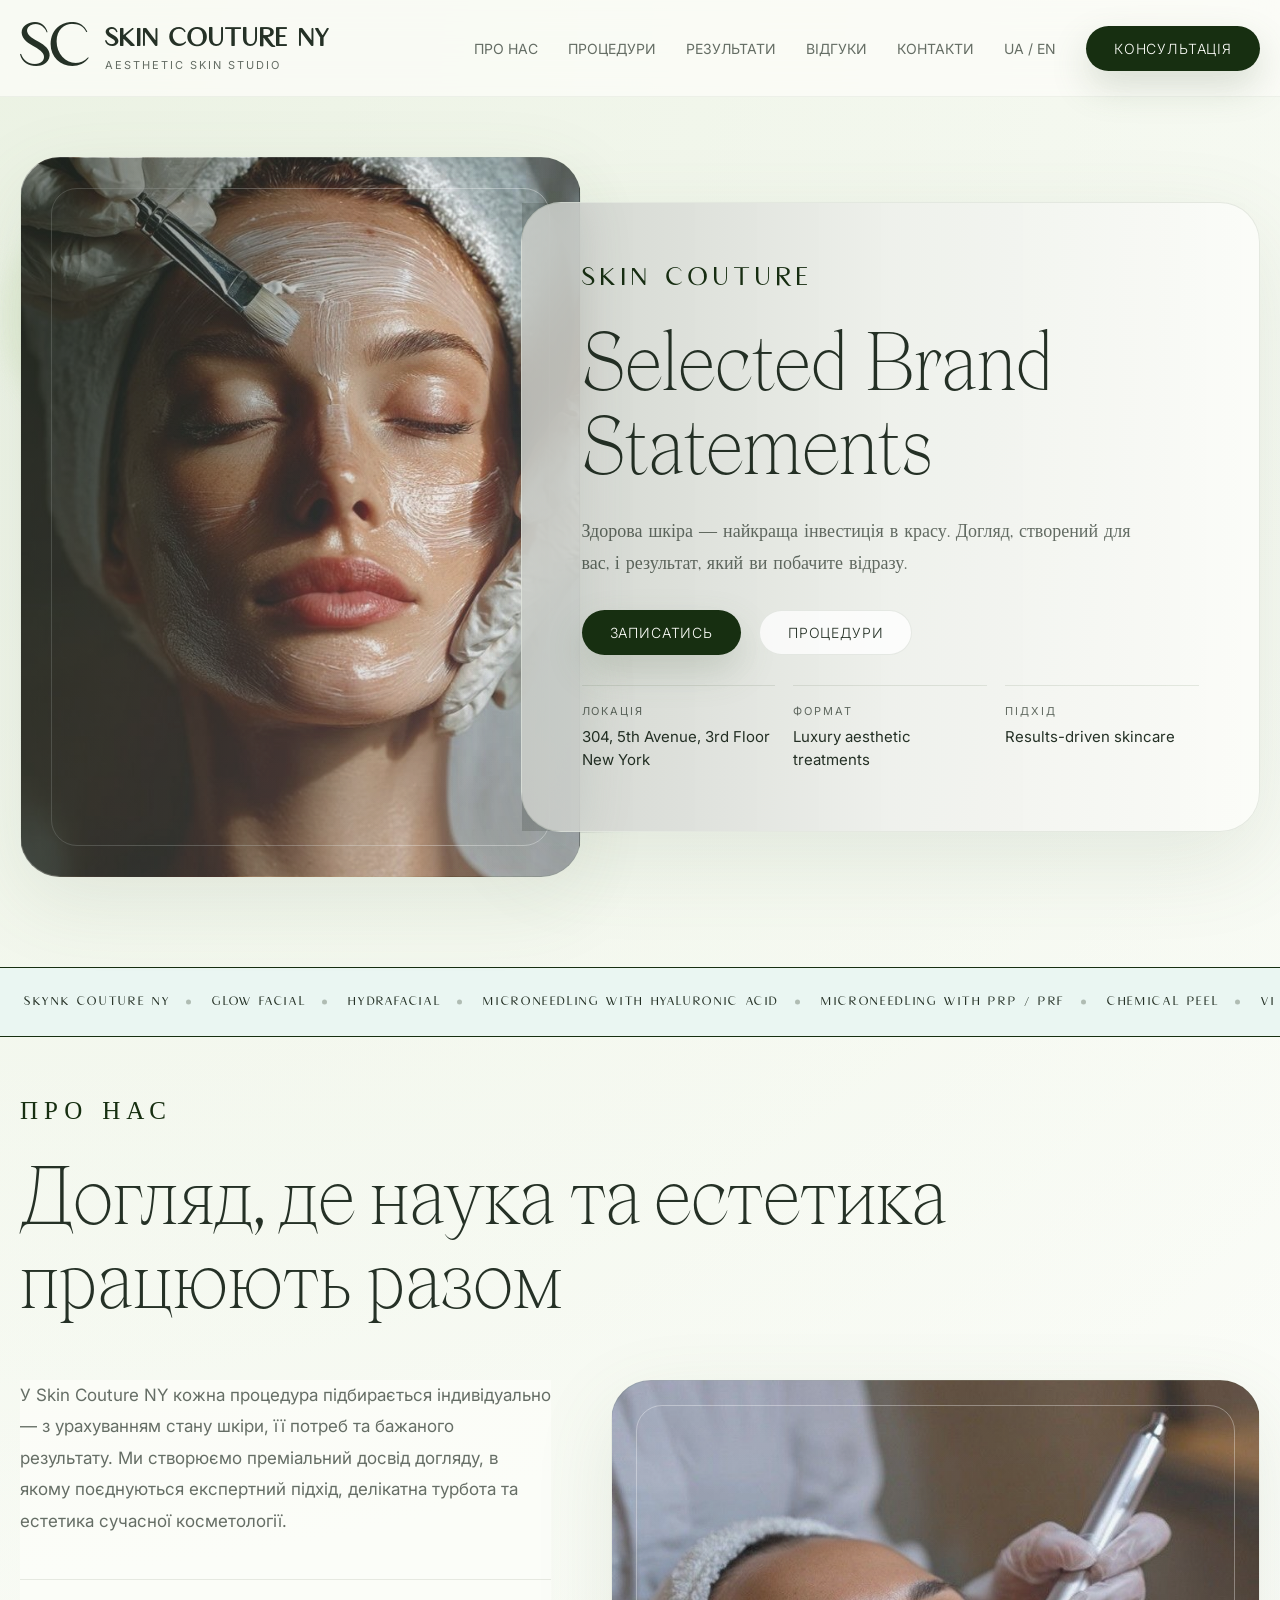
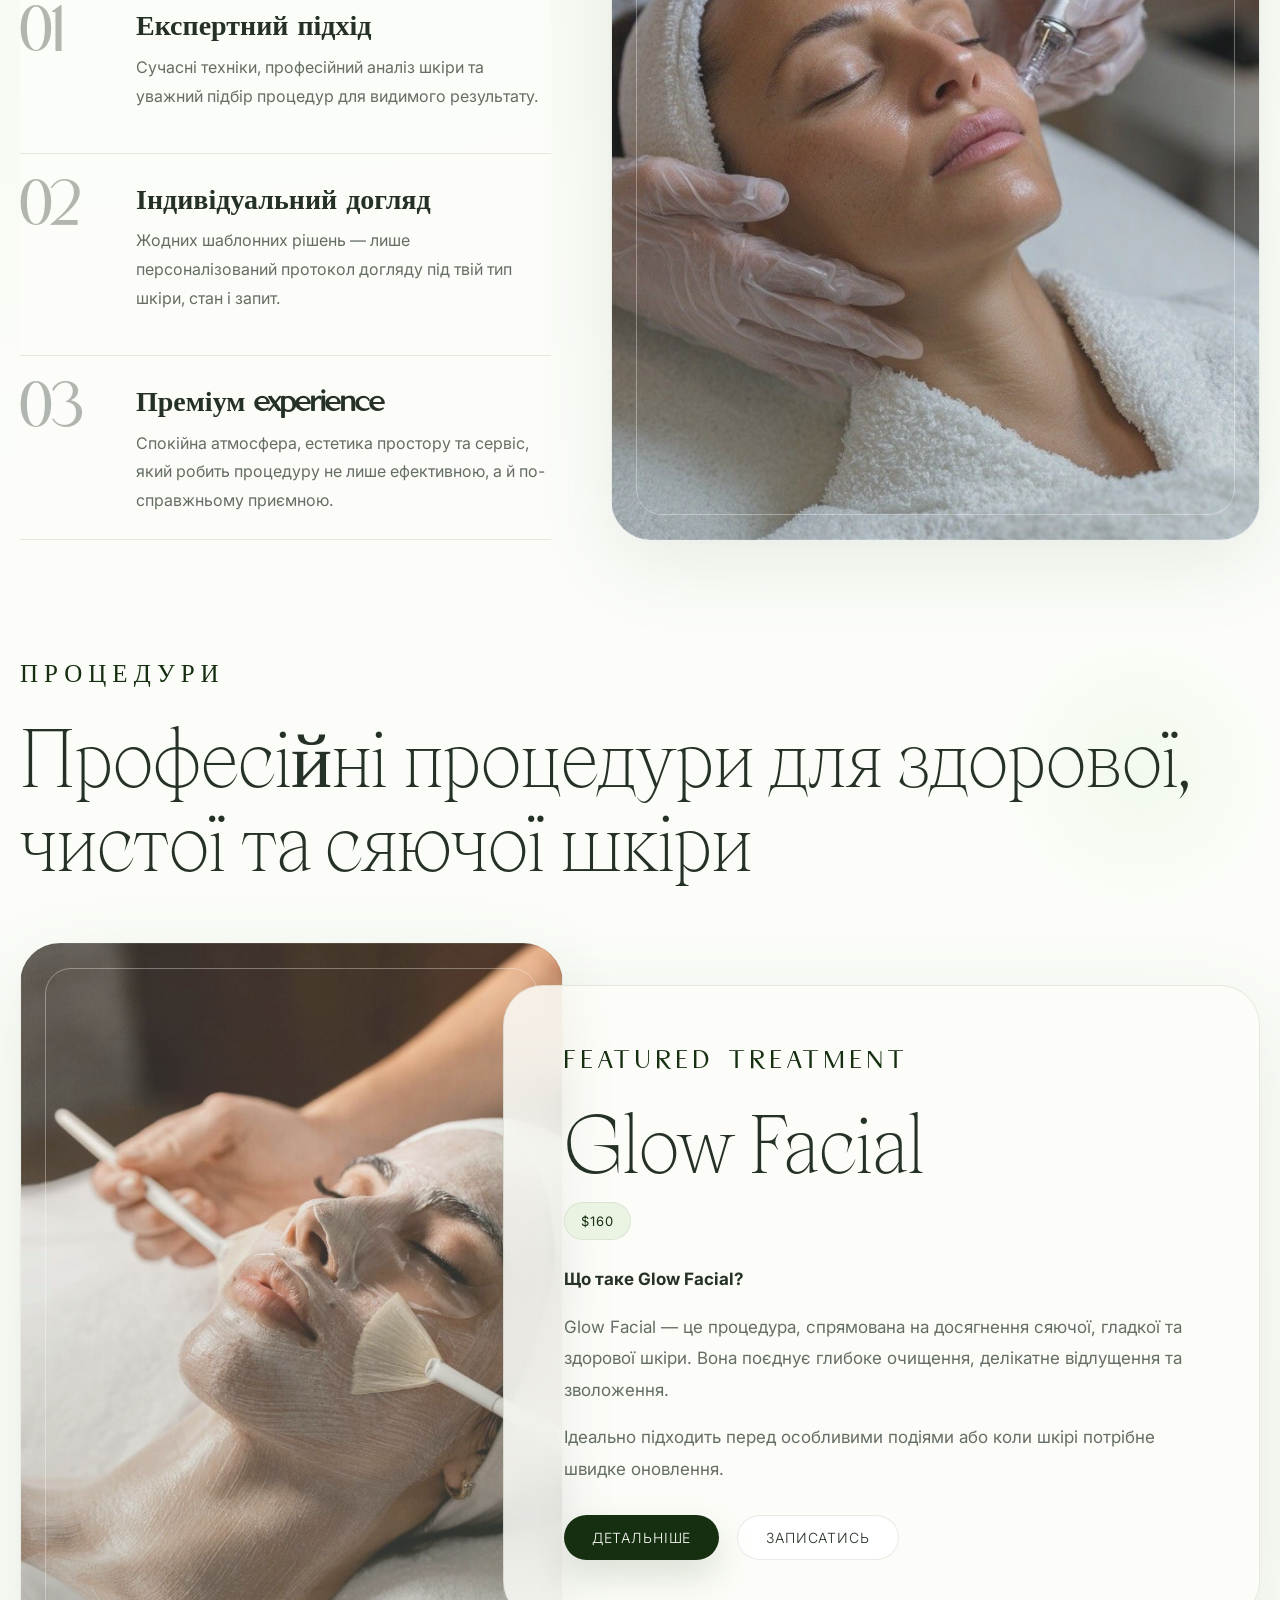
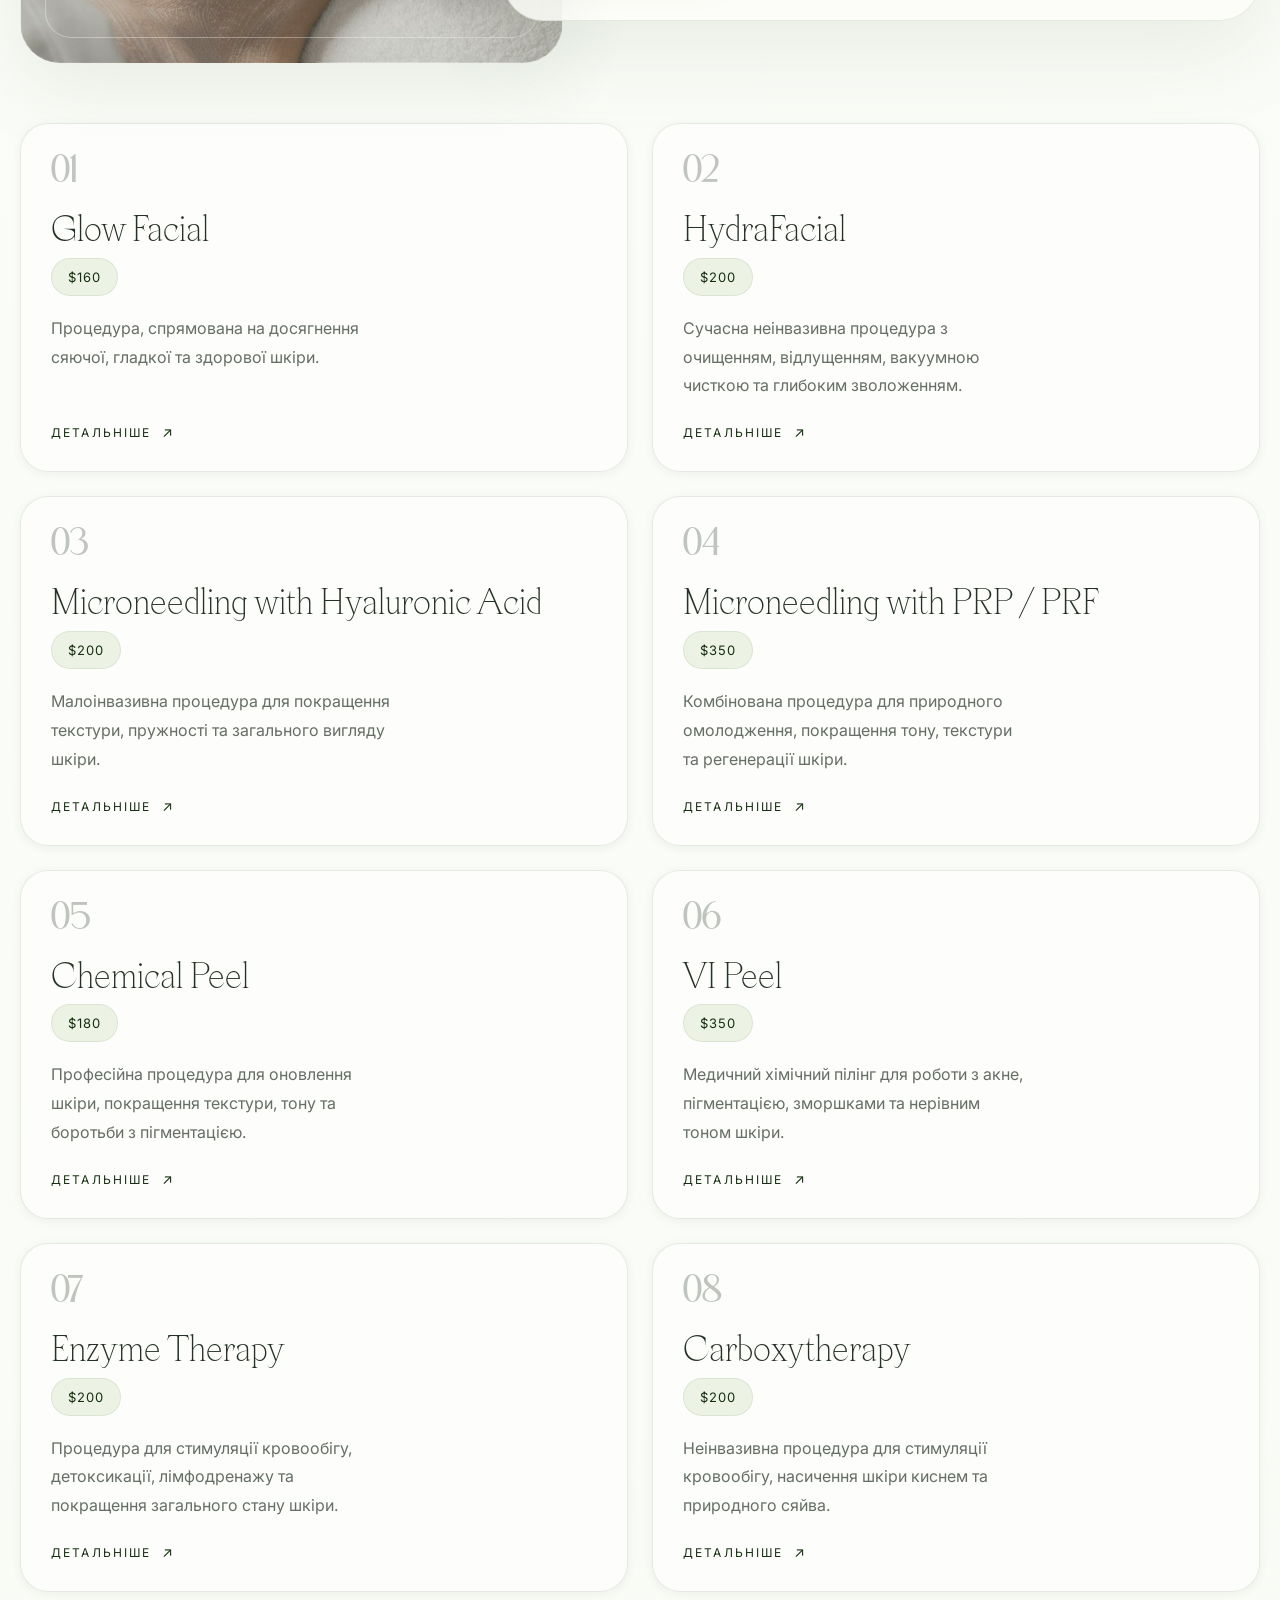
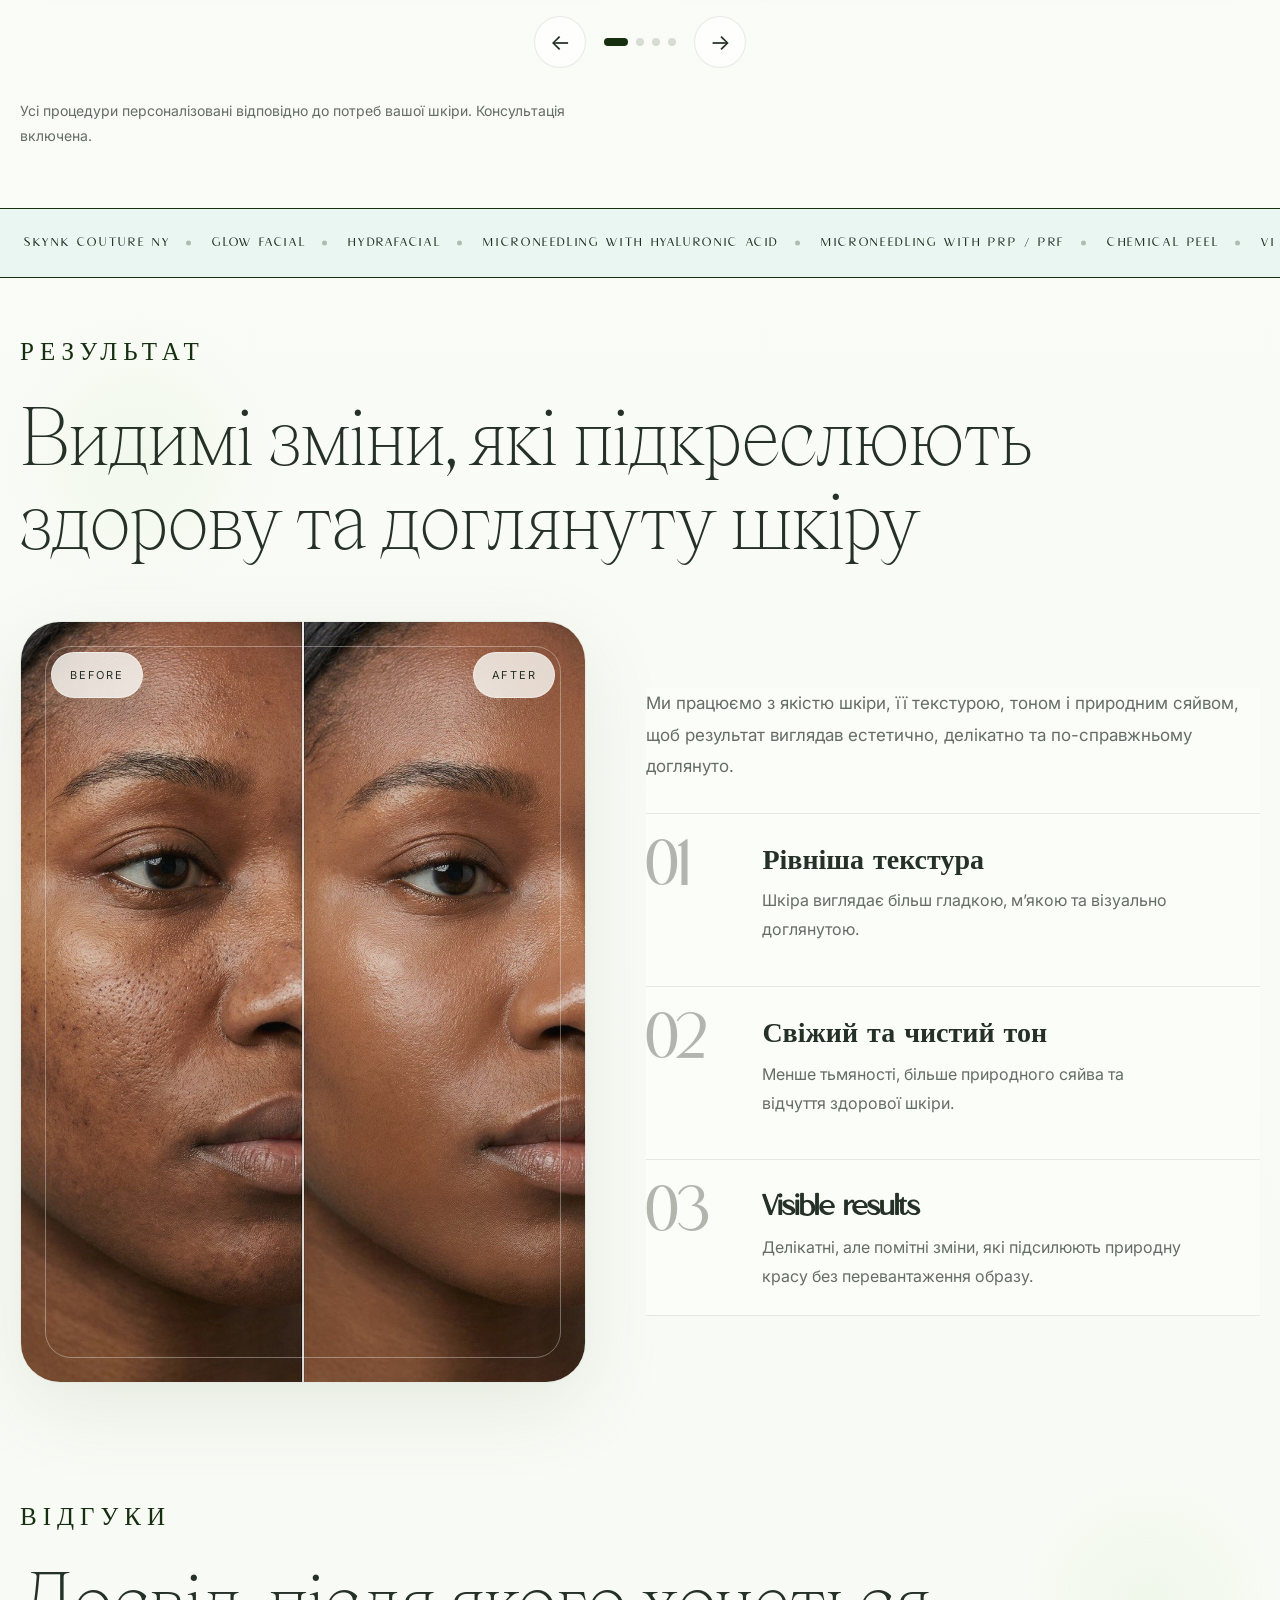
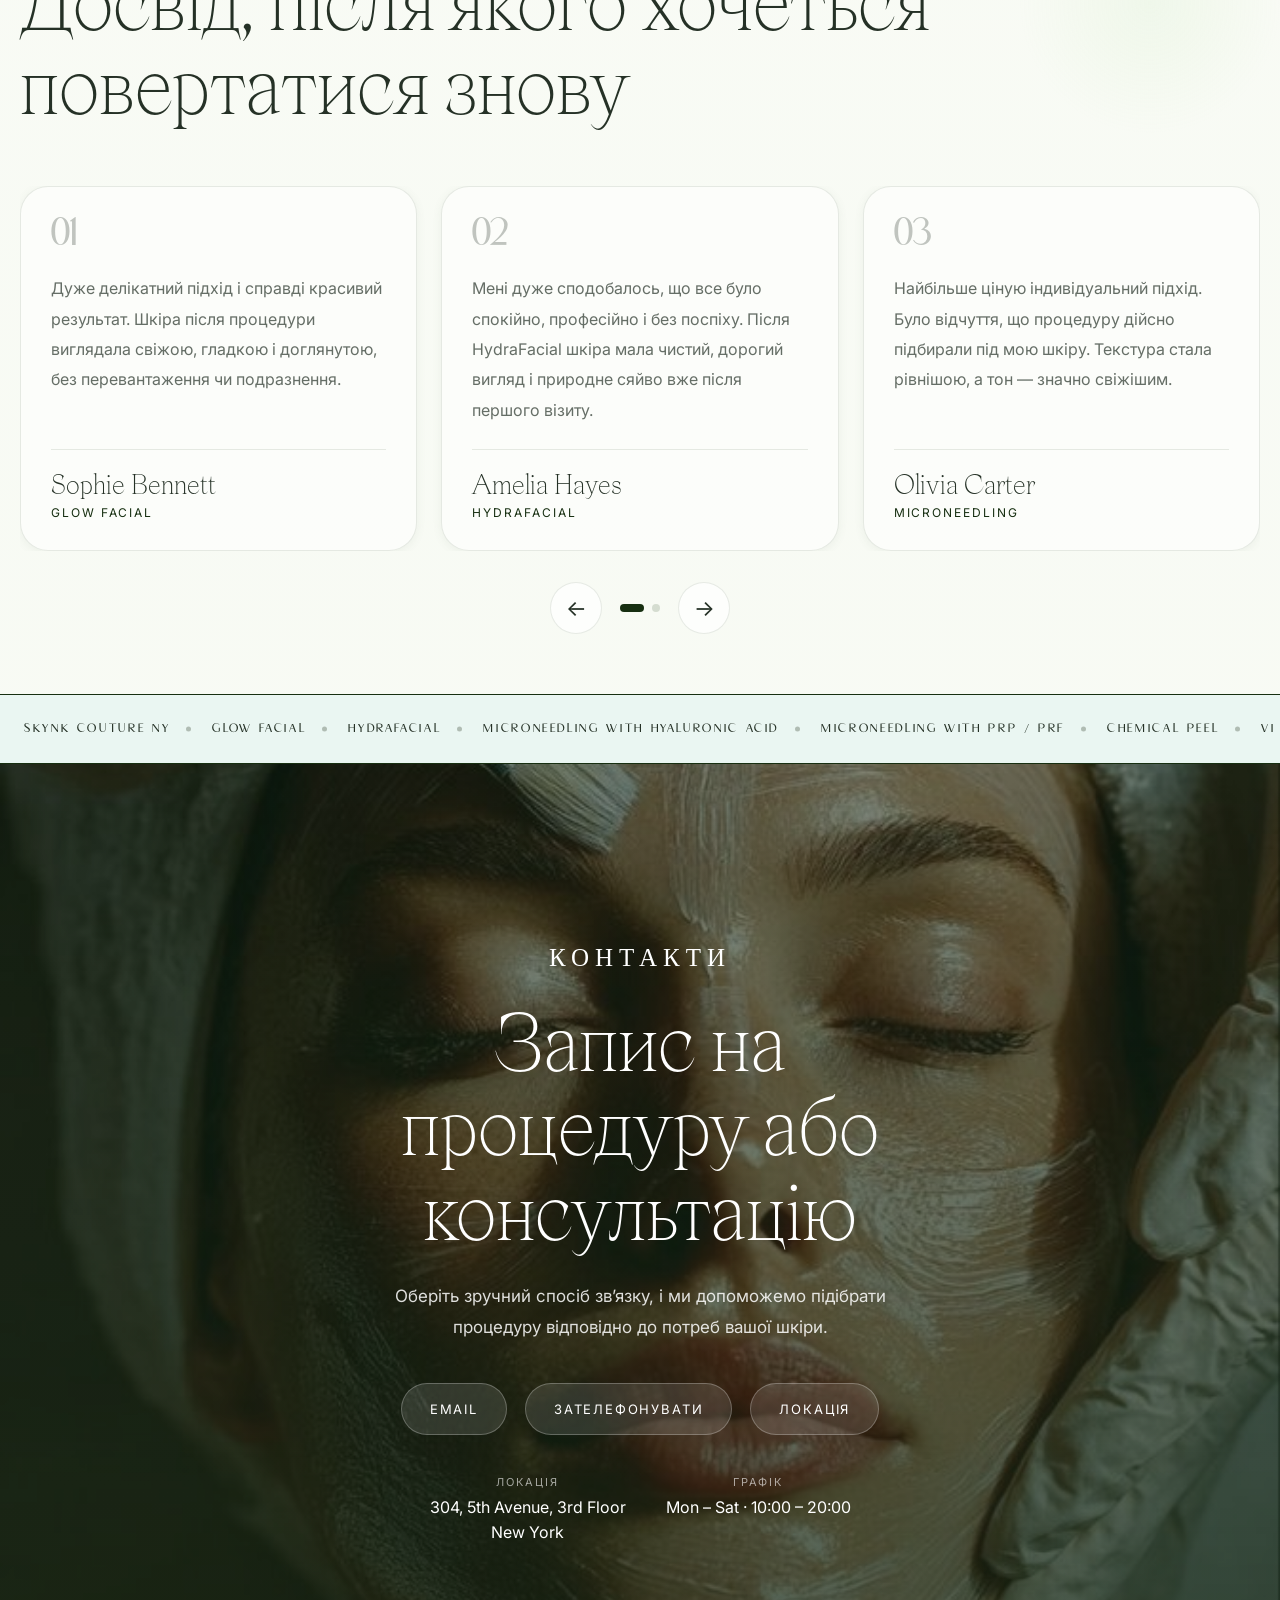
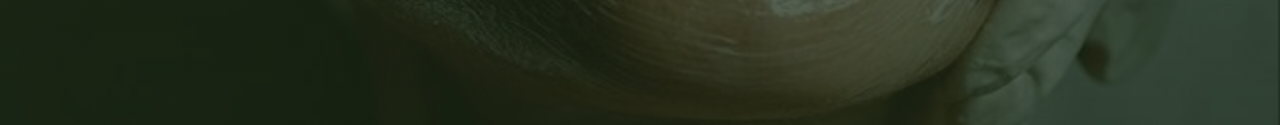
==== commit 1709e468: "Add files via upload" ====
--- a/ua.html
+++ b/ua.html
@@ -69,7 +69,7 @@
             </div>
 
             <div class="hero-panel">
-              <p class="eyebrow">Skynk Couture</p>
+              <p class="eyebrow">Skin Couture</p>
               <h1 class="section-title hero-title">
                 Selected Brand Statements
               </h1>
@@ -283,7 +283,7 @@
                   <h3 class="procedure-card__title">
                     Microneedling with Hyaluronic Acid
                   </h3>
-                  <span class="procedure-card__price">$150</span>
+                  <span class="procedure-card__price">$200</span>
                 </div>
                 <p class="procedure-card__text">
                   Малоінвазивна процедура для покращення текстури, пружності та
@@ -304,7 +304,7 @@
                   <h3 class="procedure-card__title">
                     Microneedling with PRP / PRF
                   </h3>
-                  <span class="procedure-card__price">$250</span>
+                  <span class="procedure-card__price">$350</span>
                 </div>
                 <p class="procedure-card__text">
                   Комбінована процедура для природного омолодження, покращення
@@ -323,7 +323,7 @@
                 <span class="procedure-card__number">05</span>
                 <div class="procedure-card__top">
                   <h3 class="procedure-card__title">Chemical Peel</h3>
-                  <span class="procedure-card__price">$150 – $220</span>
+                  <span class="procedure-card__price">$180</span>
                 </div>
                 <p class="procedure-card__text">
                   Професійна процедура для оновлення шкіри, покращення текстури,
@@ -342,7 +342,7 @@
                 <span class="procedure-card__number">06</span>
                 <div class="procedure-card__top">
                   <h3 class="procedure-card__title">VI Peel</h3>
-                  <span class="procedure-card__price">$300 – $350</span>
+                  <span class="procedure-card__price">$350</span>
                 </div>
                 <p class="procedure-card__text">
                   Медичний хімічний пілінг для роботи з акне, пігментацією,
@@ -361,7 +361,7 @@
                 <span class="procedure-card__number">07</span>
                 <div class="procedure-card__top">
                   <h3 class="procedure-card__title">Enzyme Therapy</h3>
-                  <span class="procedure-card__price">$180</span>
+                  <span class="procedure-card__price">$200</span>
                 </div>
                 <p class="procedure-card__text">
                   Процедура для стимуляції кровообігу, детоксикації,
@@ -380,7 +380,7 @@
                 <span class="procedure-card__number">08</span>
                 <div class="procedure-card__top">
                   <h3 class="procedure-card__title">Carboxytherapy</h3>
-                  <span class="procedure-card__price">$180</span>
+                  <span class="procedure-card__price">$200</span>
                 </div>
                 <p class="procedure-card__text">
                   Неінвазивна процедура для стимуляції кровообігу, насичення
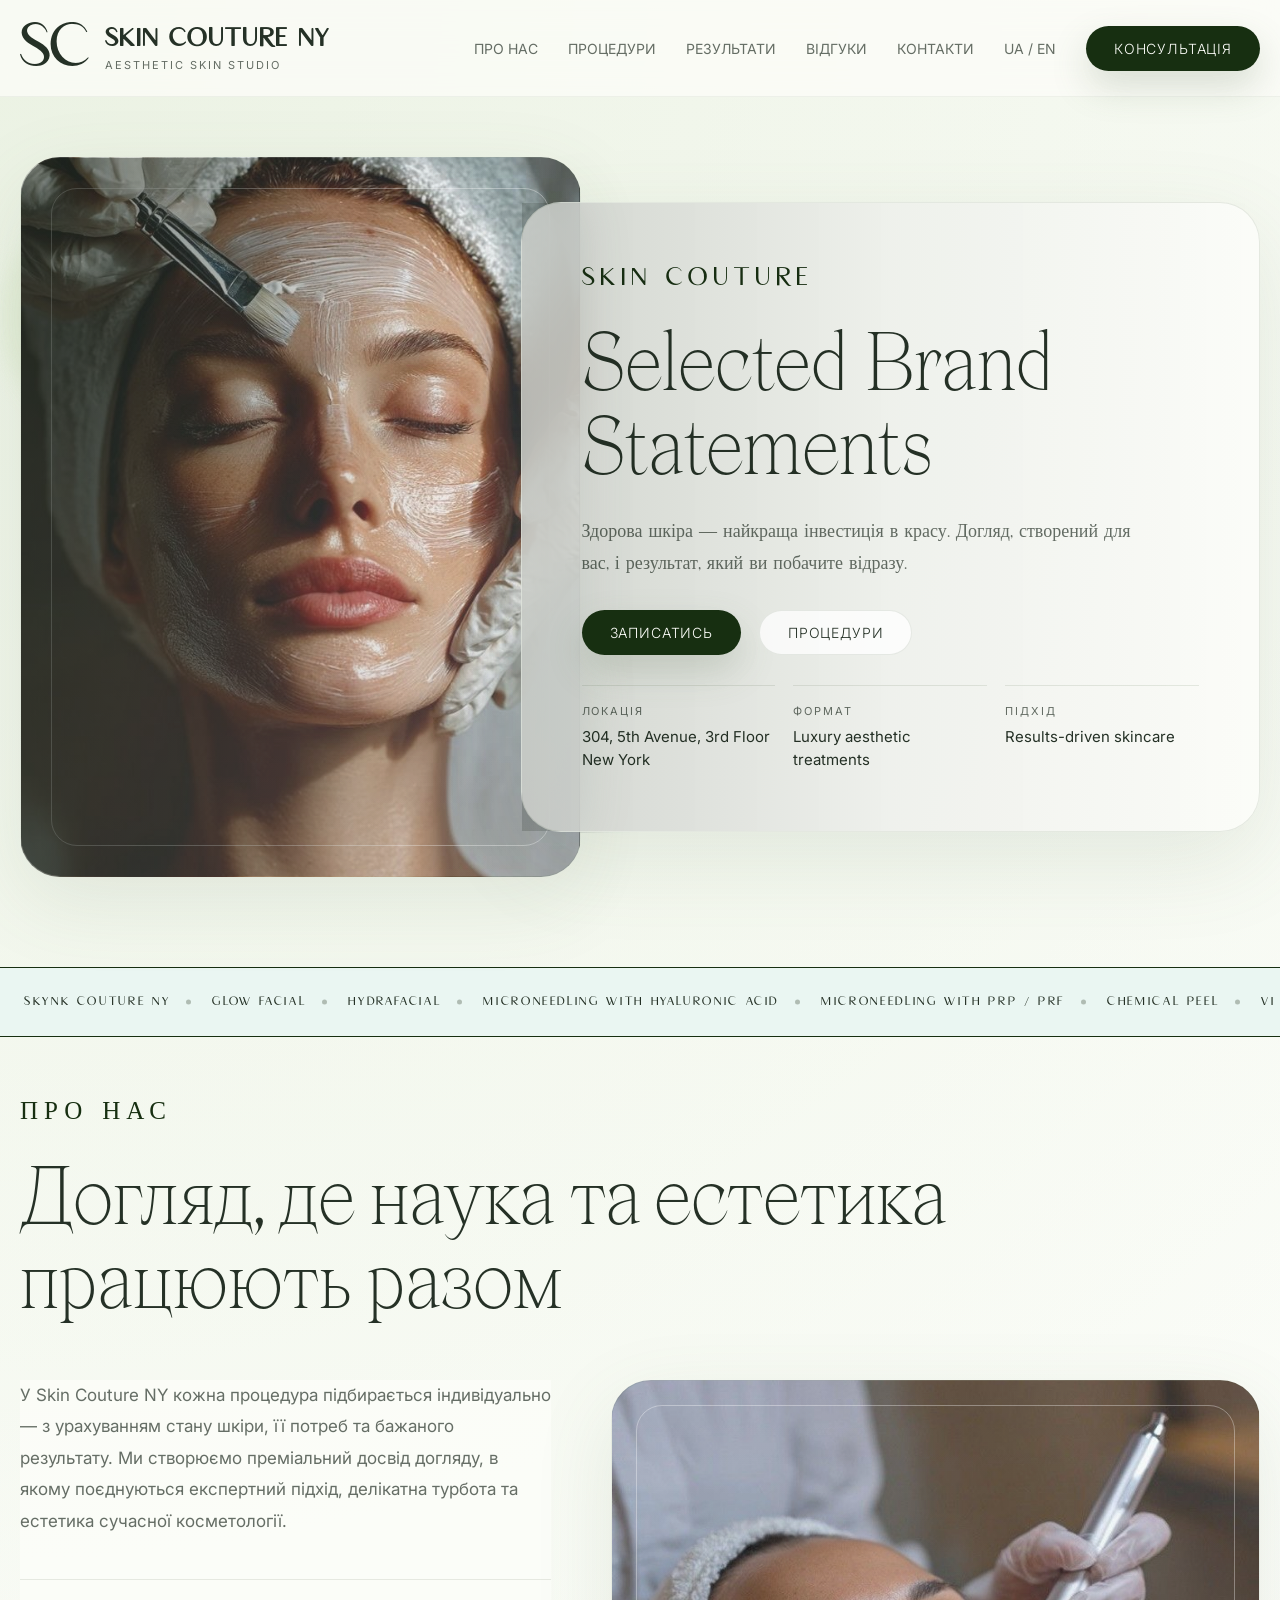
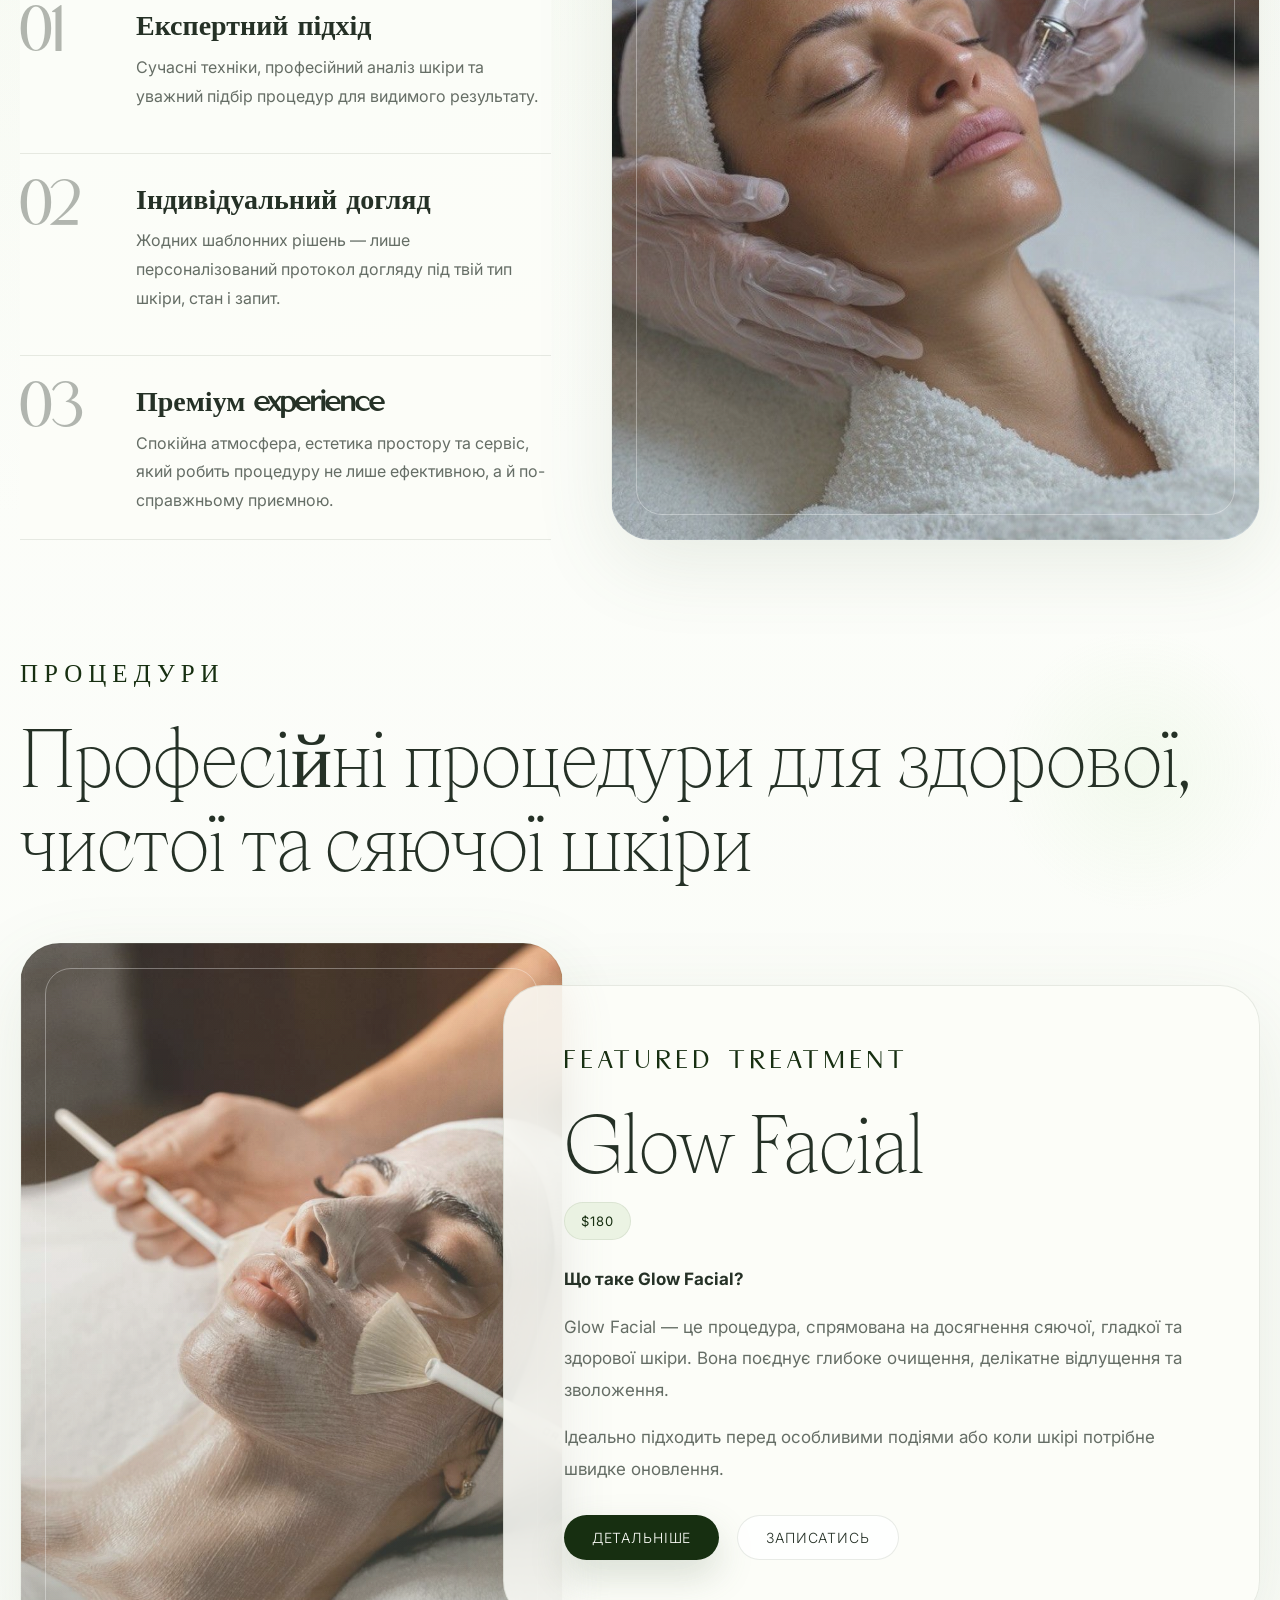
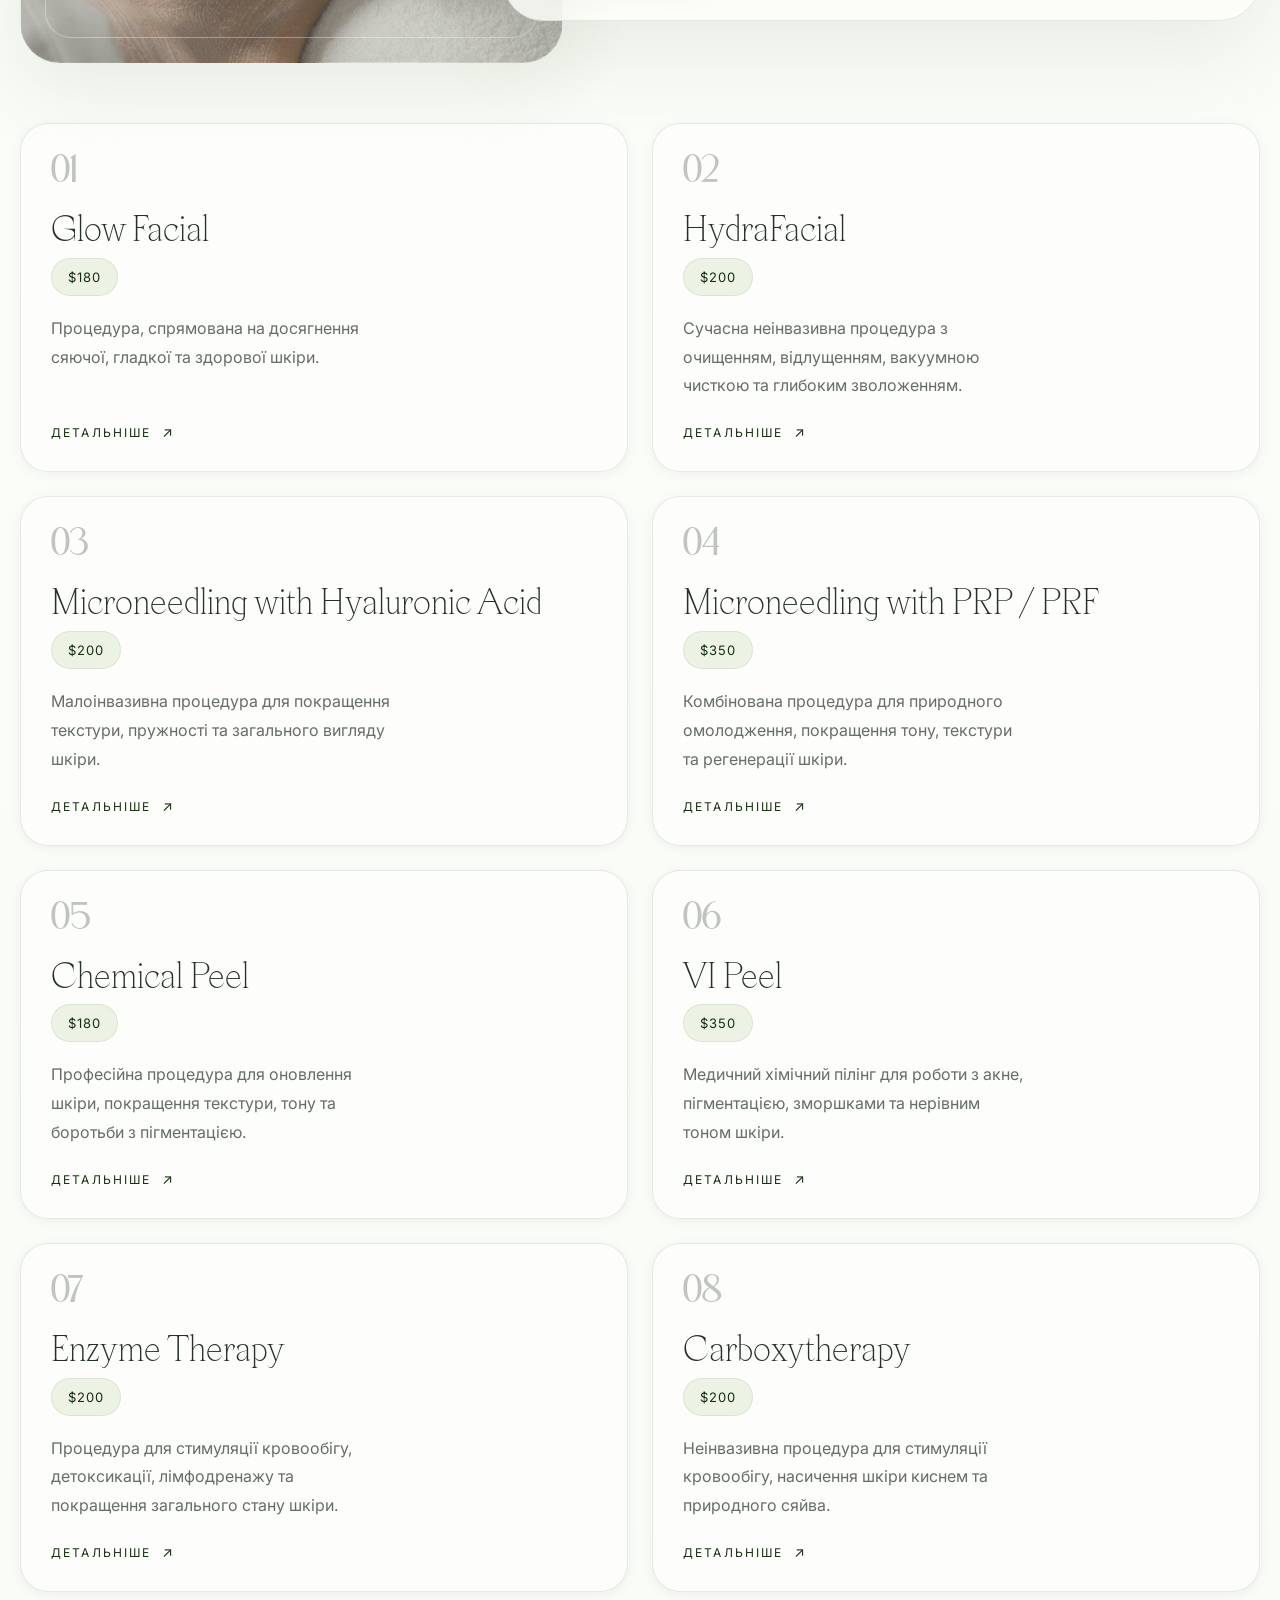
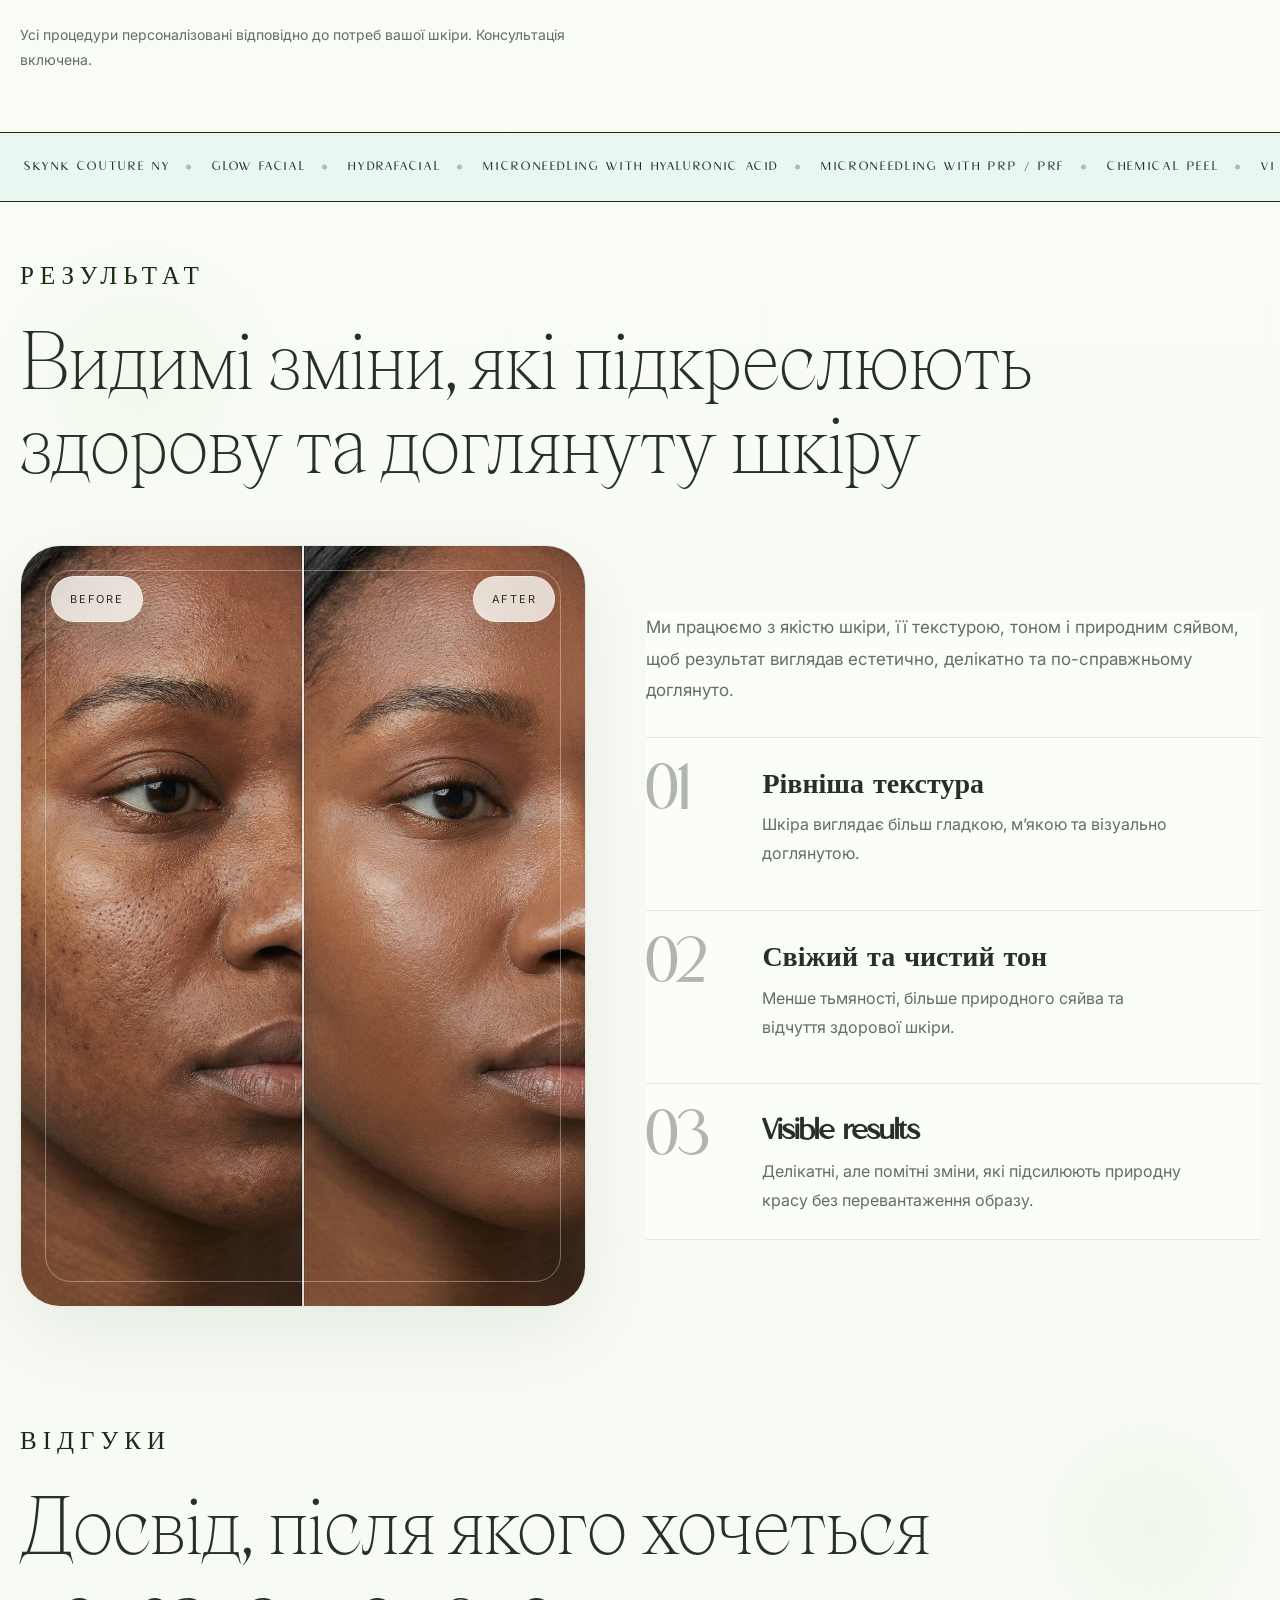
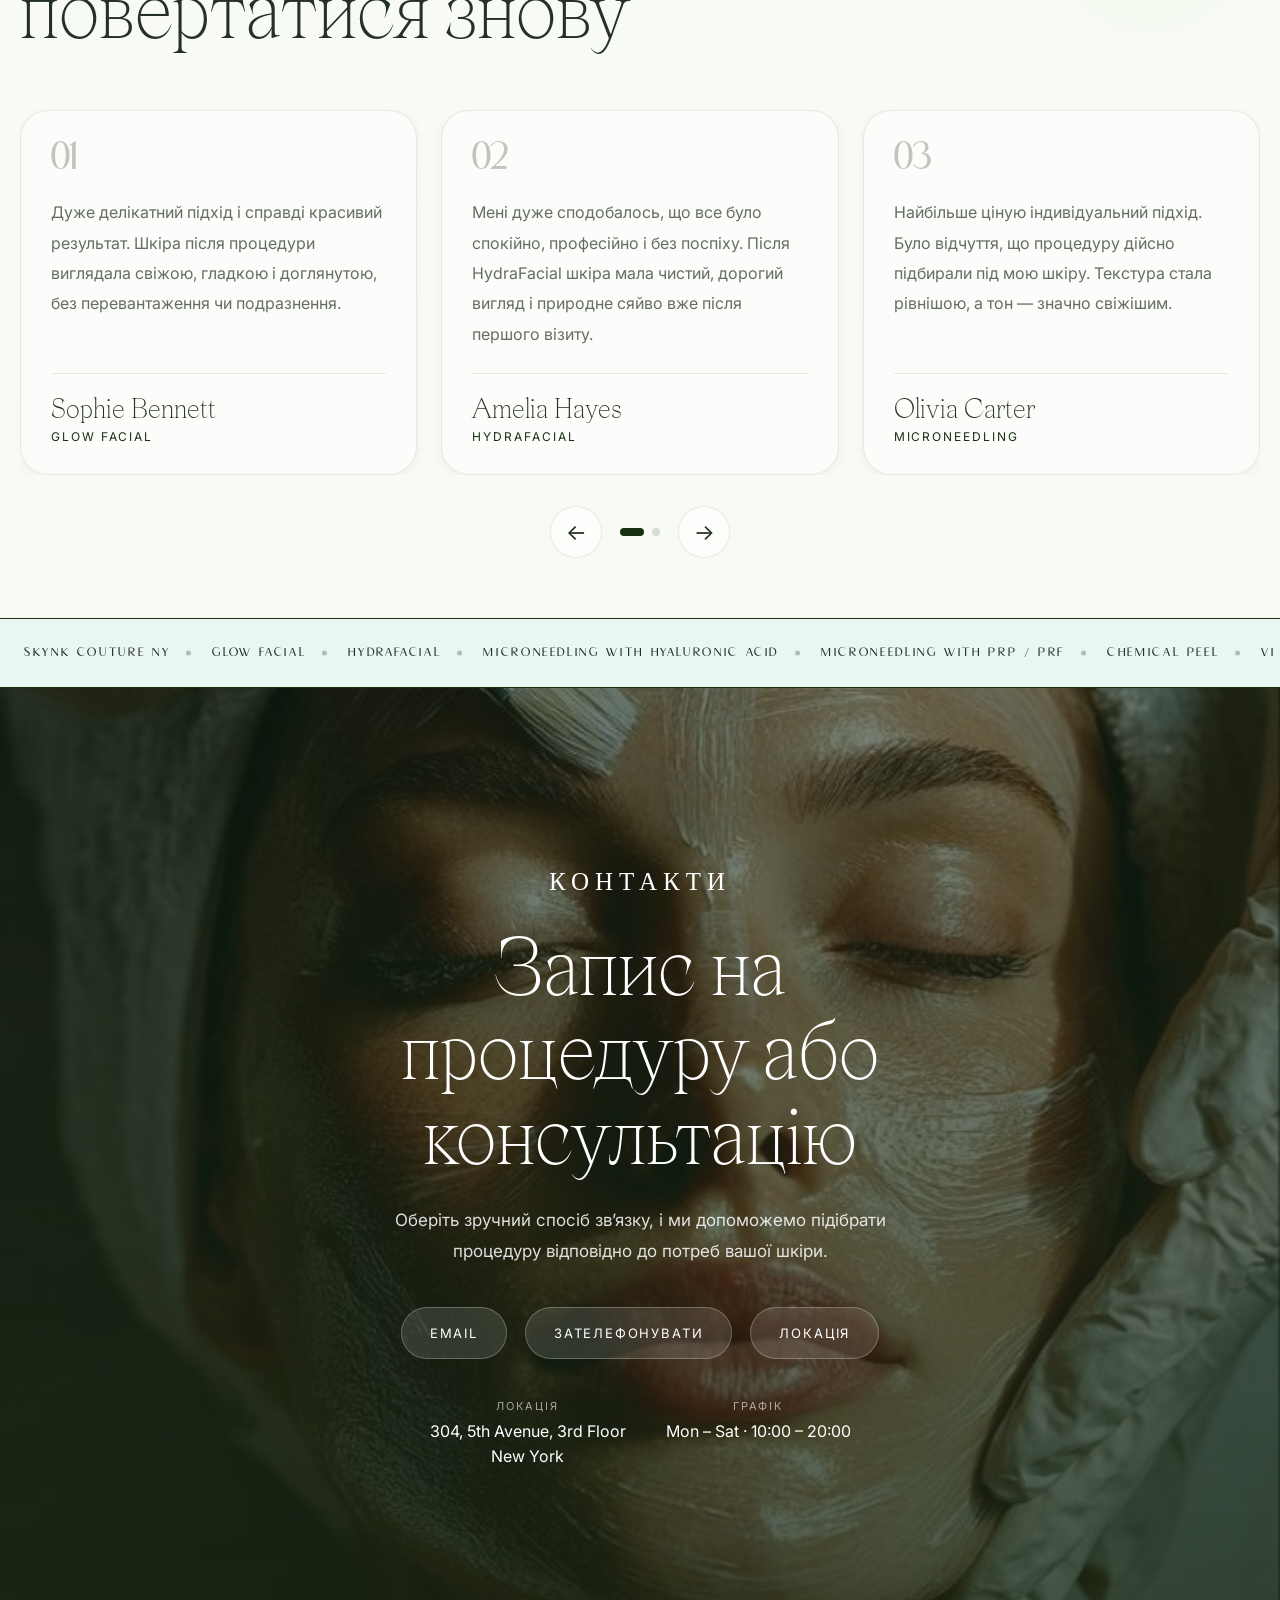
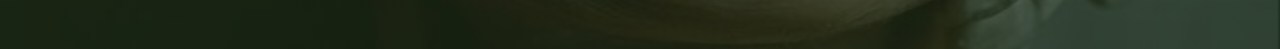
==== commit 69be7019: "Add files via upload" ====
--- a/ua.html
+++ b/ua.html
@@ -208,7 +208,7 @@
                 <h3 class="section-title procedure-feature__title">
                   Glow Facial
                 </h3>
-                <span class="procedure-feature__price">$160</span>
+                <span class="procedure-feature__price">$180</span>
               </div>
 
               <div class="procedure-feature__content">
@@ -243,7 +243,7 @@
                 <span class="procedure-card__number">01</span>
                 <div class="procedure-card__top">
                   <h3 class="procedure-card__title">Glow Facial</h3>
-                  <span class="procedure-card__price">$160</span>
+                  <span class="procedure-card__price">$180</span>
                 </div>
                 <p class="procedure-card__text">
                   Процедура, спрямована на досягнення сяючої, гладкої та
--- a/style.css
+++ b/style.css
@@ -2390,6 +2390,9 @@
   background: rgba(234, 242, 226, 0.95);
   box-shadow: 0 14px 28px rgba(91, 116, 84, 0.12);
 }
+.procedures-controls {
+  display: none;
+}
 @media (max-width: 600px) {
   .procedures-controls {
     margin-top: 18px;
@@ -2400,6 +2403,9 @@
     width: 44px;
     height: 44px;
     font-size: 18px;
+  }
+  .procedures-controls {
+    display: flex;
   }
 }
 
